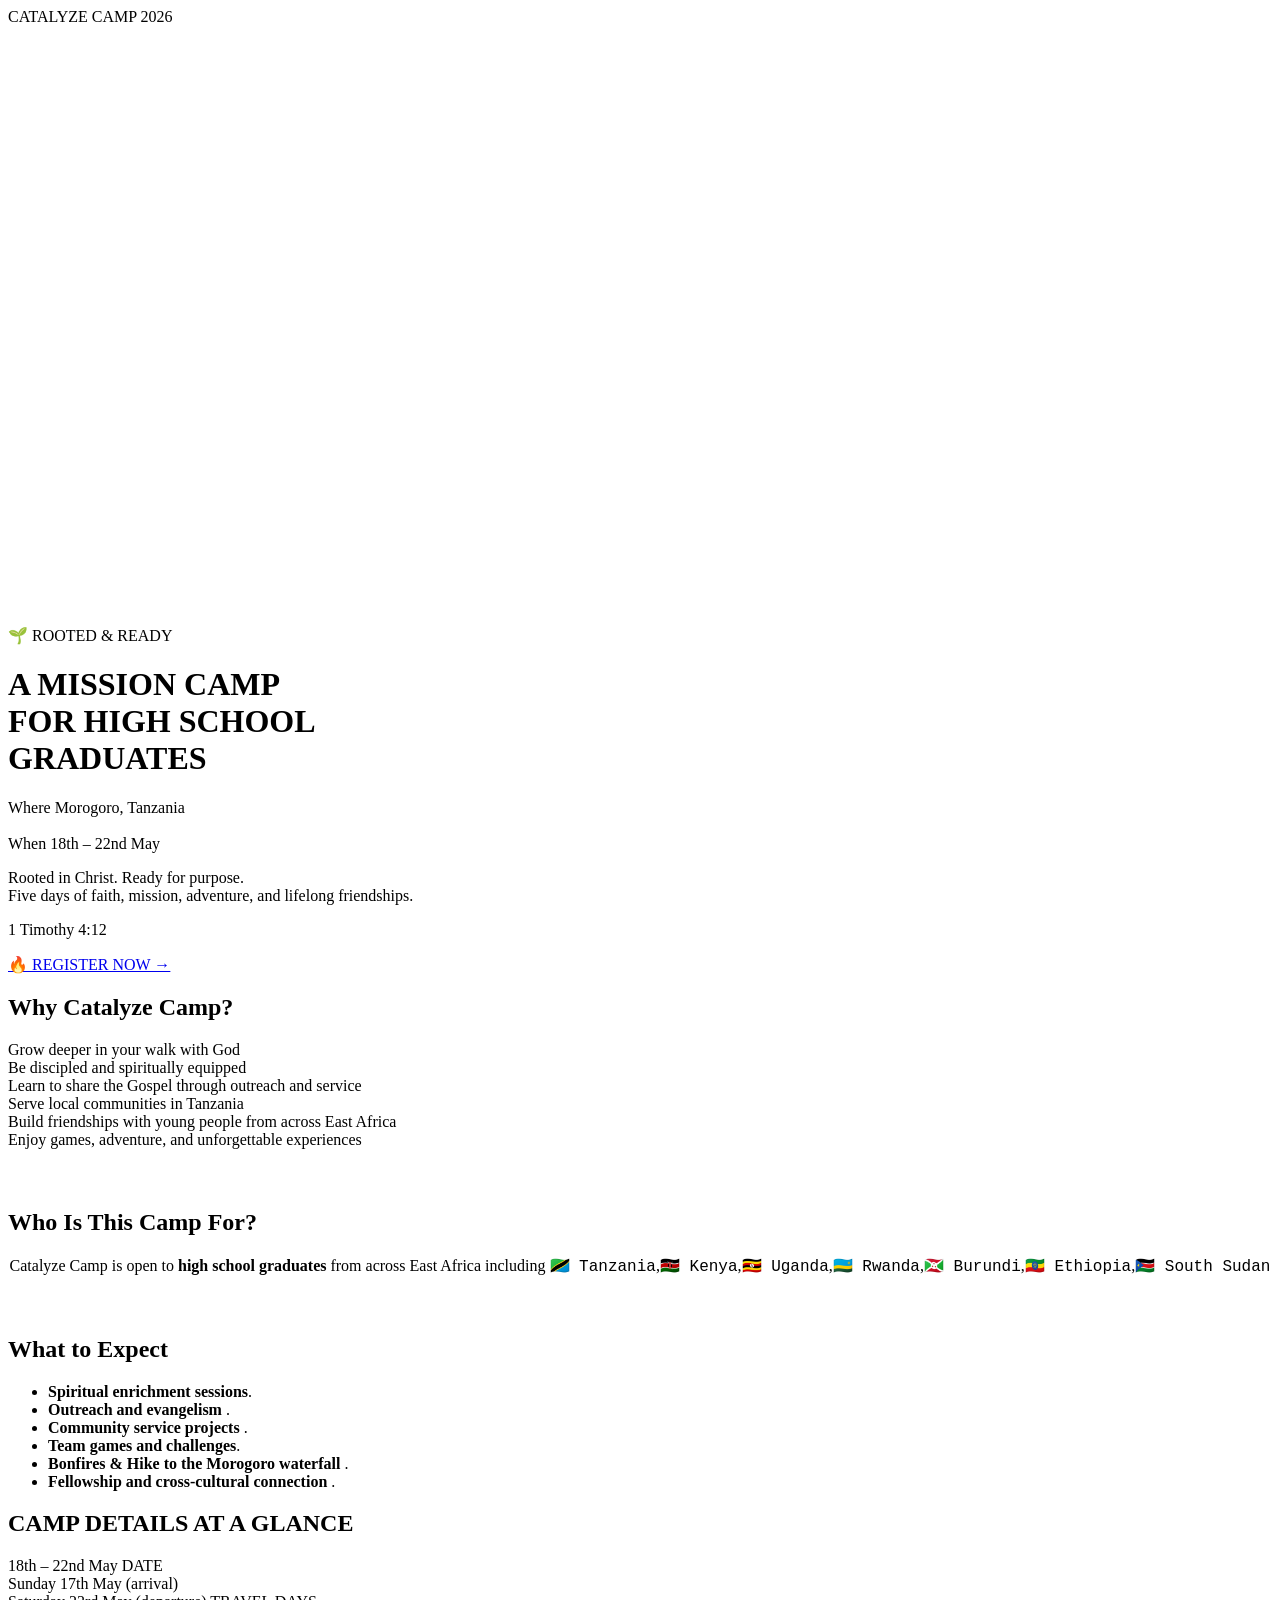
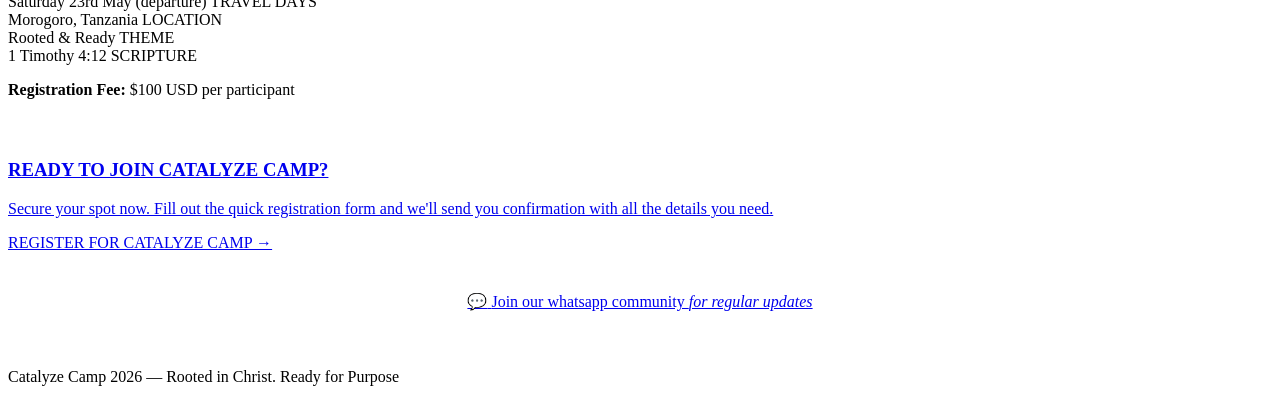
==== index.html @ 5419a5ef "Initial file uploads uploaded index.html file" ====
<html lang="en">

<head>
    <script
        src="https://pagead2.googlesyndication.com/pagead/managed/js/adsense/m202602040101/show_ads_impl_fy2021.js?bust=31096614"></script>
    <script async="" src="https://www.googletagmanager.com/gtag/js?id=G-LHFJD77F8R"></script>
    <script>
        window.dataLayer = window.dataLayer || [];
        function gtag() { dataLayer.push(arguments); }
        gtag('js', new Date());

        gtag('config', 'G-LHFJD77F8R');
    </script>
    <meta charset="UTF-8">
    <meta name="viewport" content="width=device-width, initial-scale=1.0, maximum-scale=5.0, user-scalable=yes">
    <!-- Primary Meta Tags -->
    <title>Catalyze Camp 2026</title>
    <meta name="title" content="Catalyze Camp 2026 - A Mission Camp for High School Graduates in East Africa">
    <meta name="description"
        content="Join Catalyze Camp 2026, a mission camp for high school graduates in East Africa. Experience five days of faith, mission, adventure, and lifelong friendships. Rooted in Christ. Ready for purpose. Register now!">
    <meta name="keywords"
        content="Catalyze Camp 2026, mission camp, high school graduates, East Africa, faith, adventure, lifelong friendships">
    <meta name="author" content="Catalyze Camp Team">
    <meta name="robots" content="index, follow">


    <!-- Local Fonts (GDPR Compliant) -->
    <script async="" src="https://pagead2.googlesyndication.com/pagead/js/adsbygoogle.js?client=ca-pub-2807847929917670"
        crossorigin="anonymous" data-checked-head="true"></script>
    <script type="module" src="/scripts/main.js"></script>
    <link rel="modulepreload" href="/scripts/modulepreload.js">
    <link rel="stylesheet" href="styles/main-DJZRLAR1.css">
    <link rel="stylesheet" href="styles/fonts-CDsjrOn8.css">
    <link rel="stylesheet" href="styles/style-CbsQeH8w.css">
    <link rel="stylesheet" href="styles/insights-CX9Vlv9q.css">

</head>

<body class="has-sidebar">
    <!-- Mobile Header -->
    <header class="main-mobile-header" id="main-mobile-header">
        <span class="mobile-title">CATALYZE CAMP 2026</span>
    </header>

    <!-- Drawer Overlay -->
    <div class="drawer-overlay" id="drawer-overlay"></div>

    <!-- Hero Section (Full Width - Outside sidebar layout) -->
    <canvas id="hero-canvas" width="1920" height="600"></canvas>
    <header class="hero">
        <div class="hero-content">
            <div id="hero-badge" class="hero-badge">🌱 ROOTED & READY</div>
            <h1 id="hero-subtitle" class="hero-subtitle">A MISSION CAMP<br>FOR HIGH SCHOOL<br>GRADUATES</h1>
            <p id="hero-subtitle" class="hero-subtitle">
                Where <span class="inline-stat-box stat-dead" id="total-startups">Morogoro, Tanzania
                </span><br><br>
                When <span class="inline-stat-box stat-burned" id="total-burned">18th – 22nd May</span>
            </p>
            <p id="hero-subtitle" class="hero-subtitle">
                Rooted in Christ. Ready for purpose.<br>
                Five days of faith, mission, adventure, and lifelong friendships.
            </p>
            <p class="hero-tagline">1 Timothy 4:12</p>

            <a href="https://forms.gle/m3E88KumErffcPE37" class="hero-top10-cta">
                <div class="top10-cta-content">
                    <div class="top10-cta-center">
                        <span class="top10-cta-badge">🔥</span>
                        <span class="top10-cta-title">REGISTER NOW →</span>
                    </div>
                </div>
            </a>
    </header>

    <!-- Main Layout Container (Sidebar + Content - BELOW Hero) -->
    <div class="main-layout below-hero">

        <!-- Main Content Area -->
        <div class="main-content-area">

            <!-- Cards Grid -->
            <main class="main-content">
                <div class="container">
                    <section style="margin-bottom: 60px;">
                        <div class="section-header">
                            <h2>Why Catalyze Camp?</h2>
                        </div>
                        <div class="hero-grid">
                            <div  class="hero-item nav-item item-steal">
                                <span class="hero-nav-label">Grow deeper</span>
                                <span class="hero-nav-sub">in your walk with God</span>
                            </div>

                            <div class="hero-item nav-item item-story">
                                <span class="hero-nav-label">Be discipled and spiritually</span>
                                <span class="hero-nav-sub">equipped</span>
                            </div>

                            <div class="hero-item nav-item item-ideas">
                                <span class="hero-nav-label">Learn </span>
                                <span class="hero-nav-sub">to share the Gospel through outreach and service</span>
                            </div>

                            <div class="hero-item nav-item item-roadmap">
                                <span class="hero-nav-label">Serve</span>
                                <span class="hero-nav-sub">local communities in Tanzania</span>
                            </div>
                            <div class="hero-item nav-item item-steal">
                                <span class="hero-nav-label">Build friendships</span>
                                <span class="hero-nav-sub">with young people from across East Africa</span>
                            </div>

                            <div class="hero-item nav-item item-story">
                                <span class="hero-nav-label">Enjoy</span>
                                <span class="hero-nav-sub">games, adventure, and unforgettable experiences</span>
                            </div>
                        </div>
                    </section>

                    <section style="margin-bottom: 60px;">
                        <div class="section-header">
                            <h2>Who Is This Camp For?</h2>
                        </div>

                        <p style="text-align: center;font-size: 16px;">Catalyze Camp is open to <strong>high school
                                graduates</strong> from across East Africa
                            including <code class="tech">🇹🇿 Tanzania</code>,<code class="tech">🇰🇪 Kenya</code>,<code
                                class="tech">🇺🇬 Uganda</code>,<code class="tech">🇷🇼 Rwanda</code>,<code
                                class="tech">🇧🇮 Burundi</code>,<code class="tech">🇪🇹 Ethiopia</code>,<code
                                class="tech">🇸🇸 South Sudan</code>
                        </p>
                    </section>

                    <section class="insights-section">
                        <div class="section-header">
                            <h2>What to Expect</h2>
                        </div>
                        <div class="section-content">
                            <ul class="learning-list">
                                <li><strong>Spiritual enrichment sessions</strong>.</li>
                                <li><strong>Outreach and evangelism
                                    </strong>.</li>
                                <li><strong>Community service projects
                                    </strong>.</li>
                                <li><strong>Team games and challenges</strong>.</li>
                                <li><strong>Bonfires & Hike to the Morogoro waterfall
                                    </strong>.</li>
                                <li><strong>Fellowship and cross-cultural connection
                                    </strong>.</li>
                            </ul>
                        </div>
                    </section>
                    <section style="margin-bottom: 60px;">
                        <h2 class="section-header">CAMP DETAILS AT A GLANCE</h2>
                        <div class="fw-stats-bar-one" id="fw-stats-bar-one" style="margin-top: 5px;">
                            <div class="fw-stats-item">
                                <span class="fw-stats-number" id="fw-stat-total">18th – 22nd May
                                </span>
                                <span class="fw-stats-label">DATE</span>
                            </div>
                            <div class="fw-stats-item">
                                <span class="fw-stats-number" id="fw-stat-burned">Sunday 17th May (arrival)<br>Saturday
                                    23rd May (departure)
                                </span>
                                <span class="fw-stats-label">TRAVEL DAYS</span>
                            </div>
                        </div>
                        <div class="fw-stats-bar-two" id="fw-stats-bar-two">
                            <div class="fw-stats-item">
                                <span class="fw-stats-number">Morogoro, Tanzania</span>
                                <span class="fw-stats-label">LOCATION</span>
                            </div>
                            <div class="fw-stats-item">
                                <span class="fw-stats-number" id="fw-stat-lifespan">Rooted & Ready</span>
                                <span class="fw-stats-label">THEME</span>
                            </div>
                            <div class="fw-stats-item">
                                <span class="fw-stats-number" id="fw-stat-lifespan">1 Timothy 4:12</span>
                                <span class="fw-stats-label">SCRIPTURE</span>
                            </div>
                        </div>

                        <div class="final-takeaway">
                            <p><strong>Registration Fee:</strong> $100 USD per participant</p>
                        </div>
                    </section>
                    <section class="container fw-cta-banner">
                        <a href="https://forms.gle/m3E88KumErffcPE37" class="fw-cta-banner-link" target="_blank"
                            rel="noopener">
                            <div class="fw-cta-banner-inner">
                                <div class="fw-cta-banner-text">
                                    <h3 class="fw-cta-banner-title">READY TO JOIN CATALYZE CAMP?</h3>
                                    <p class="fw-cta-banner-sub">Secure your spot now. Fill out the quick registration
                                        form and we'll send you confirmation with all the details you need.</p>
                                    <span class="fw-cta-banner-btn">REGISTER FOR CATALYZE CAMP →</span>
                                </div>
                            </div>
                        </a>
                    </section>

                    <div style="display: flex; justify-content: center; margin: 40px 0; padding: 0 8px; width: 100%; box-sizing: border-box;">
                        <a class="floating-bucket" id="open-request-bucket"
                            href="https://chat.whatsapp.com/GlWRgQMB7aDB2TQC6tsgwM" target="_blank" rel="noopener">
                            <span class="bucket-icon">💬</span>
                            <span class="bucket-text">Join our whatsapp community <i>for regular updates</i></span>
                        </a>
                    </div>
                    <div id="scroll-sentinel" style="height: 1px;"></div>
                </div>
            </main>

            <footer class="container feedback-footer">
                <p>Catalyze Camp 2026 — Rooted in Christ. Ready for Purpose</p>
            </footer>

        </div> <!-- /.main-content-area -->
    </div> <!-- /.main-layout -->

</body>

</html>
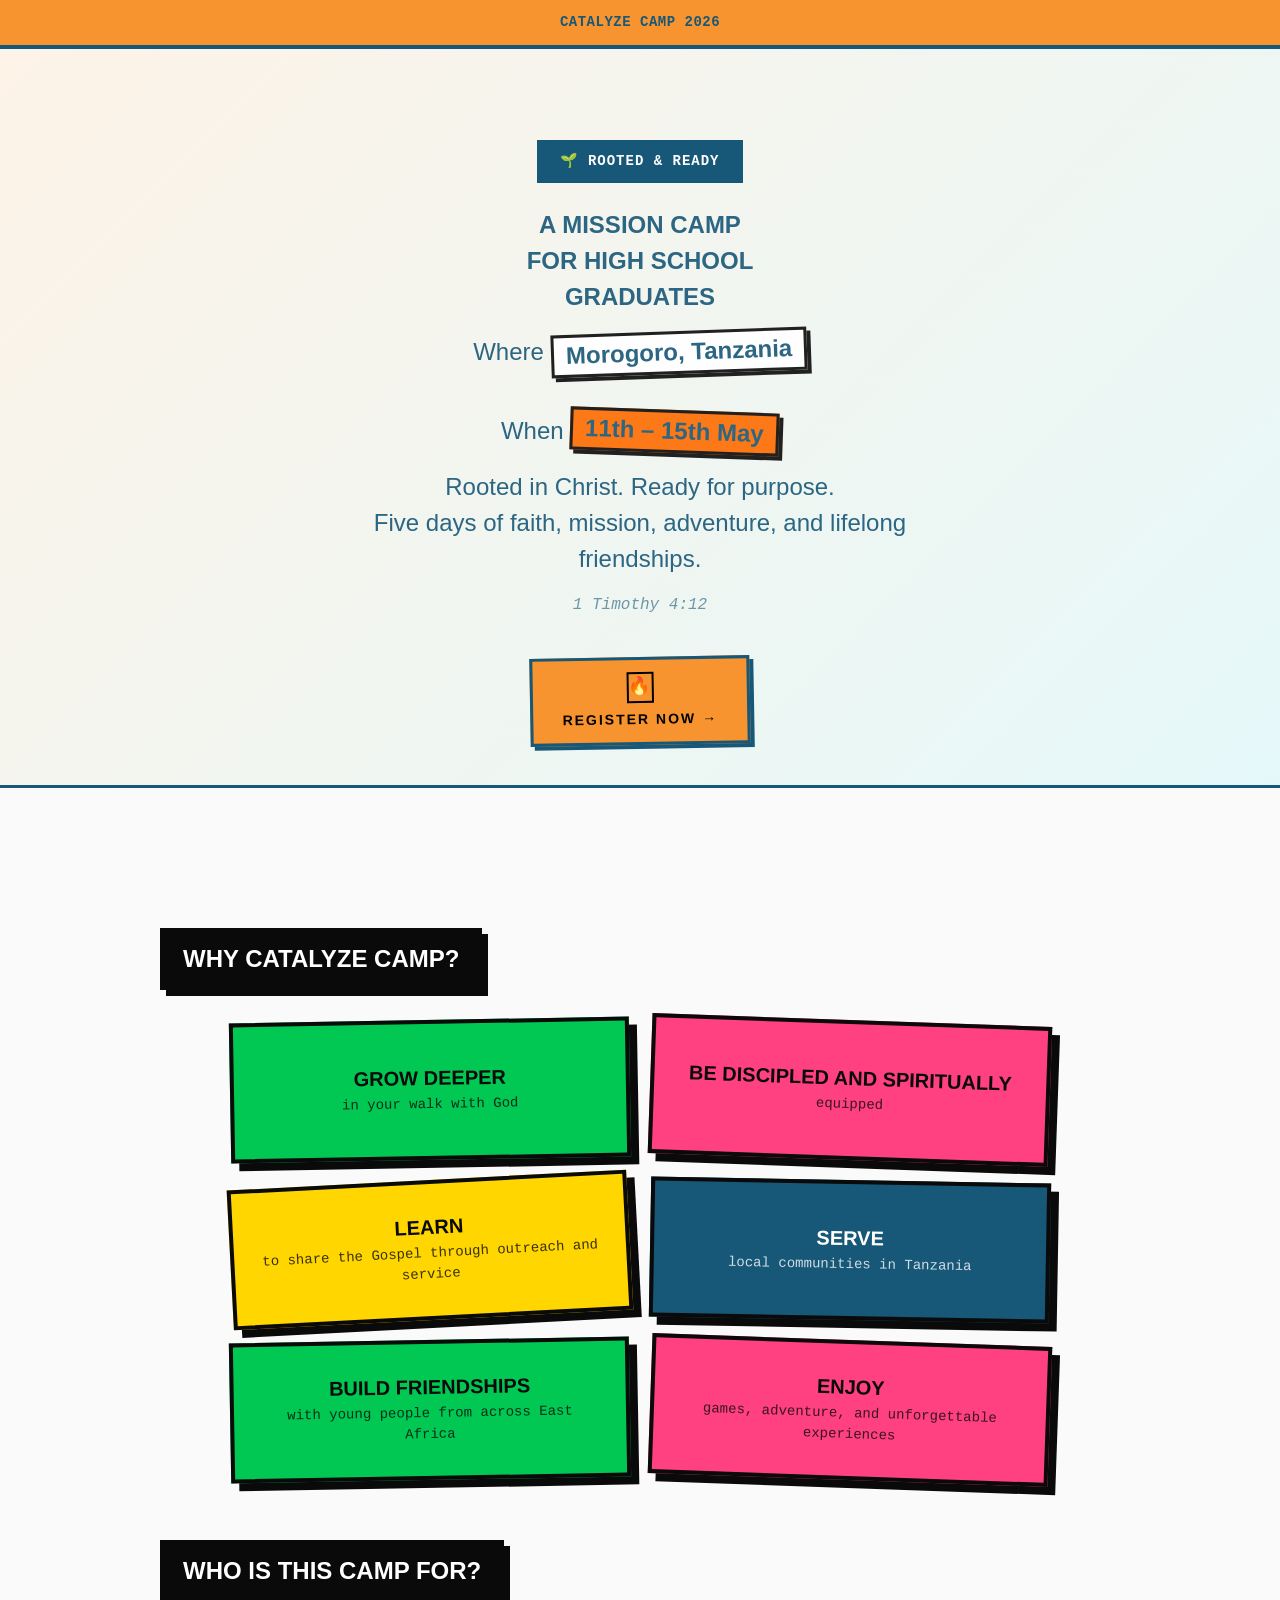
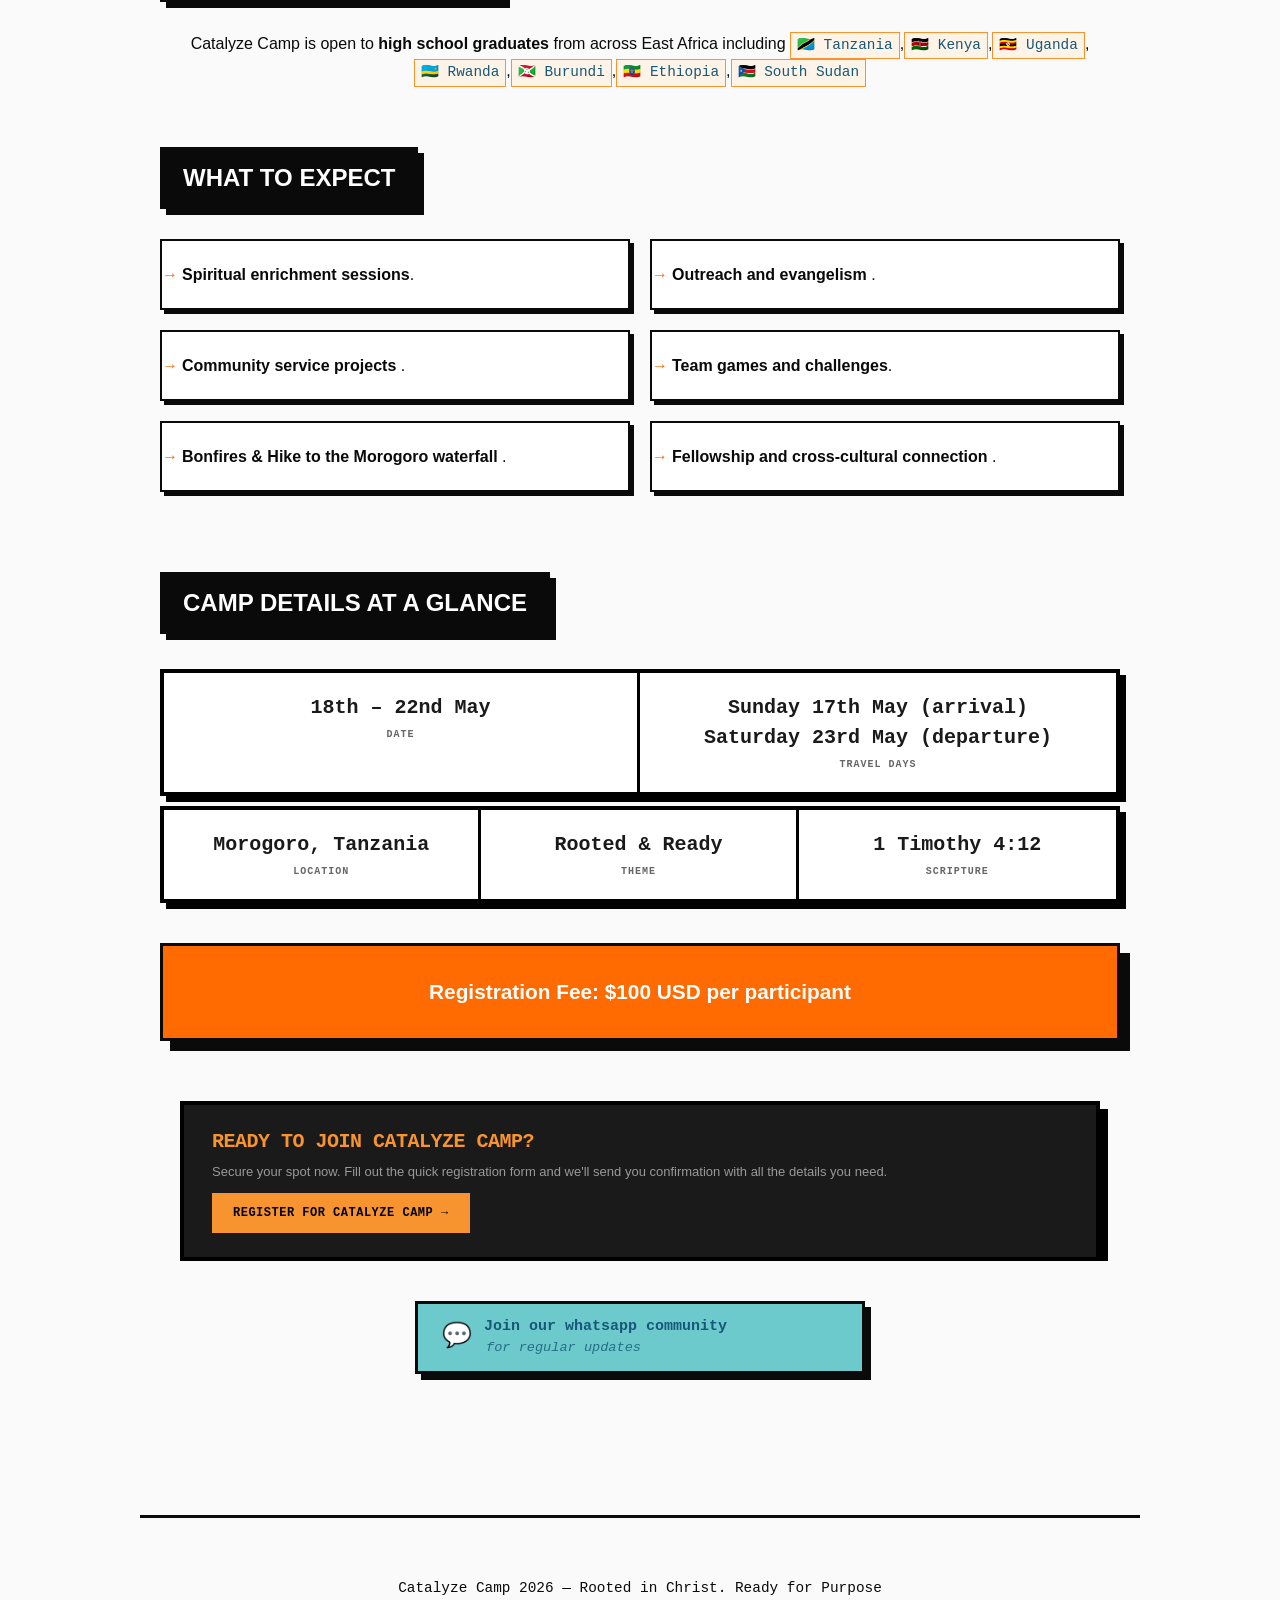
==== commit 730f73ad: "corrected event date" ====
--- a/index.html
+++ b/index.html
@@ -54,7 +54,7 @@
             <p id="hero-subtitle" class="hero-subtitle">
                 Where <span class="inline-stat-box stat-dead" id="total-startups">Morogoro, Tanzania
                 </span><br><br>
-                When <span class="inline-stat-box stat-burned" id="total-burned">18th – 22nd May</span>
+                When <span class="inline-stat-box stat-burned" id="total-burned">11th – 15th May</span>
             </p>
             <p id="hero-subtitle" class="hero-subtitle">
                 Rooted in Christ. Ready for purpose.<br>
--- a/styles/main-DJZRLAR1.css
+++ b/styles/main-DJZRLAR1.css
@@ -0,0 +1,493 @@
+.startup-card-v2 {
+  background:#fff;
+  border:4px solid #000;
+  box-shadow:8px 8px #000;
+  cursor:pointer;
+  transition:transform .2s,box-shadow .2s;
+  display:flex;
+  flex-direction:column;
+  overflow:hidden;
+  position:relative
+}
+.startup-card-v2:hover {
+  transform:translate(-2px,-2px);
+  box-shadow:10px 10px #000
+}
+.card-v2-header {
+  background:#f59e0b;
+  padding:12px 16px;
+  display:flex;
+  justify-content:space-between;
+  align-items:center;
+  border-bottom:3px solid #000
+}
+.card-v2-header-left {
+  display:flex;
+  align-items:center;
+  gap:8px
+}
+.card-v2-icon {
+  width:24px;
+  height:24px;
+  color:#000
+}
+.card-v2-product-type {
+  font-family:Space Grotesk,monospace;
+  font-size:14px;
+  font-weight:700;
+  color:#000;
+  letter-spacing:.5px
+}
+.card-v2-bookmark {
+  display:none
+}
+.card-v2-views {
+  display:flex;
+  align-items:center;
+  gap:6px;
+  background:#ffffff80;
+  padding:4px 8px;
+  border:2px solid #000;
+  border-radius:4px
+}
+.card-v2-views-icon {
+  width:20px;
+  height:20px;
+  object-fit:contain
+}
+.card-v2-views-count {
+  font-family:Space Grotesk,monospace;
+  font-size:14px;
+  font-weight:700;
+  color:#000
+}
+.card-v2-title-section {
+  background:#f5f5f0;
+  padding:16px 20px 12px;
+  border-bottom:3px solid #000;
+  position:relative
+}
+.card-v2-name {
+  font-family:Space Grotesk,monospace;
+  font-size:24px;
+  font-weight:900;
+  color:#000;
+  margin:0 0 6px;
+  line-height:1.1;
+  max-width:calc(100% - 120px);
+  overflow:hidden;
+  text-overflow:ellipsis;
+  white-space:nowrap
+}
+.card-v2-country {
+  font-family:Space Grotesk,monospace;
+  font-size:13px;
+  font-weight:600;
+  color:#000;
+  display:block;
+  margin-bottom:0
+}
+.card-v2-funding-badge {
+  position:absolute;
+  top:16px;
+  right:20px;
+  background:#b91c1c;
+  color:#fff;
+  font-family:Space Grotesk,monospace;
+  font-size:18px;
+  font-weight:900;
+  padding:8px 16px;
+  border:3px solid #000;
+  transform:rotate(3deg);
+  box-shadow:4px 4px #000;
+  display:flex;
+  align-items:center;
+  gap:6px
+}
+.card-v2-fire-icon {
+  font-size:18px;
+  line-height:1
+}
+.card-v2-content-section {
+  background:#fff;
+  padding:16px 20px;
+  border-bottom:3px solid #000;
+  flex-shrink:0;
+  flex-grow:1
+}
+.card-v2-section-title {
+  font-family:Space Grotesk,monospace;
+  font-size:12px;
+  font-weight:700;
+  color:#b91c1c;
+  margin:0 0 8px;
+  letter-spacing:.5px
+}
+.card-v2-section-title:not(:first-child) {
+  margin-top:16px
+}
+.card-v2-section-text {
+  font-family:Space Grotesk,sans-serif;
+  font-size:14px;
+  line-height:1.5;
+  color:#000;
+  margin:0
+}
+.card-v2-dotted-divider {
+  border-top:2px dashed #D1D5DB;
+  margin:12px 0
+}
+.card-v2-metrics-section {
+  background:#f5f5f0;
+  padding:16px 20px;
+  border-bottom:3px solid #000;
+  display:flex;
+  justify-content:space-between;
+  align-items:center;
+  gap:16px;
+  flex-wrap:wrap
+}
+.card-v2-year-badges {
+  display:flex;
+  gap:12px;
+  flex-wrap:wrap
+}
+.card-v2-year-badge {
+  background:#f59e0b;
+  border:2px solid #000;
+  padding:8px 12px;
+  display:flex;
+  align-items:center;
+  gap:4px;
+  min-width:100px
+}
+.card-v2-year-icon {
+  width:18px;
+  height:18px;
+  color:#000
+}
+.card-v2-year-label {
+  font-family:Space Grotesk,monospace;
+  font-size:11px;
+  font-weight:600;
+  color:#000;
+  text-transform:capitalize
+}
+.card-v2-year-value {
+  font-family:Space Grotesk,monospace;
+  font-size:16px;
+  font-weight:900;
+  color:#000;
+  margin-left:auto
+}
+.card-v2-total-potential {
+  font-family:Space Grotesk,monospace;
+  font-size:12px;
+  font-weight:700;
+  color:#000;
+  background:#fff;
+  padding:8px 12px;
+  border:2px solid #000;
+  white-space:nowrap
+}
+.card-v2-bars-section {
+  background:#fff;
+  padding:12px 20px;
+  border-bottom:3px solid #000;
+  display:flex;
+  flex-direction:column;
+  gap:8px
+}
+.card-v2-bar-group {
+  display:flex;
+  justify-content:space-between;
+  align-items:center;
+  gap:12px
+}
+.card-v2-bar-label {
+  font-family:Space Grotesk,monospace;
+  font-size:11px;
+  font-weight:600;
+  color:#000;
+  min-width:100px
+}
+.card-v2-bar-blocks {
+  display:flex;
+  gap:4px;
+  flex:1;
+  max-width:200px
+}
+.card-v2-bar-block {
+  flex:1;
+  height:20px;
+  border:2px solid #000;
+  transition:background-color .2s
+}
+.card-v2-bar-block.empty {
+  background:#f3f4f6
+}
+.card-v2-bar-block.filled.high {
+  background:#065f46
+}
+.card-v2-bar-block.filled.medium {
+  background:#f59e0b
+}
+.card-v2-bar-block.filled.low {
+  background:#b91c1c
+}
+.card-v2-footer {
+  background:#7f1d1d;
+  padding:12px 20px;
+  display:flex;
+  align-items:center;
+  gap:12px
+}
+.card-v2-footer-icon {
+  width:20px;
+  height:20px;
+  color:#fff
+}
+.card-v2-footer-text {
+  font-family:Space Grotesk,monospace;
+  font-size:13px;
+  font-weight:700;
+  color:#fff;
+  letter-spacing:.5px
+}
+
+.fw-stat-highlight {
+  color:gold;
+  font-weight:700;
+  font-family:Space Mono,monospace
+}
+.fw-stats-bar-one {
+  display:grid;
+  grid-template-columns:repeat(2,1fr);
+  gap:0;
+  border:4px solid #000;
+  background:#fff;
+  margin:-30px auto 40px;
+  position:relative;
+  z-index:1;
+  box-shadow:6px 6px #000
+}
+.fw-stats-bar-two {
+  display:grid;
+  grid-template-columns:repeat(3,1fr);
+  gap:0;
+  border:4px solid #000;
+  background:#fff;
+  margin:-30px auto 40px;
+  position:relative;
+  z-index:1;
+  box-shadow:6px 6px #000
+}
+.fw-stats-item {
+  text-align:center;
+  padding:20px 12px;
+  border-right:3px solid #000
+}
+.fw-stats-item:last-child {
+  border-right:none
+}
+.fw-stats-number {
+  display:block;
+  font-family:Space Mono,monospace;
+  font-size:clamp(8px,4vw,20px);
+  font-weight:700;
+  color:#1a1a1a
+}
+.fw-stats-label {
+  display:block;
+  font-family:Space Mono,monospace;
+  font-size:10px;
+  font-weight:700;
+  letter-spacing:1px;
+  color:#666;
+  margin-top:4px
+}
+
+.fw-cta-banner {
+  margin-bottom:16px;
+  padding:0
+}
+.fw-cta-banner-link {
+  text-decoration:none;
+  color:#1a1a1a;
+  display:block
+}
+.fw-cta-banner-inner {
+  display:flex;
+  align-items:center;
+  gap:24px;
+  background:#1a1a1a;
+  border:4px solid #000;
+  box-shadow:8px 8px #000;
+  padding:24px 28px;
+  transition:transform .15s,box-shadow .15s
+}
+.fw-cta-banner-link:hover .fw-cta-banner-inner {
+  transform:translate(-3px,-3px);
+  box-shadow:11px 11px #000
+}
+.fw-cta-banner-previews {
+  display:flex;
+  gap:12px;
+  flex-shrink:0
+}
+.fw-cta-preview {
+  width:120px;
+  background:#2a2a2a;
+  border:2px solid #444;
+  padding:8px;
+  border-radius:0
+}
+.fw-cta-preview-label {
+  font-family:Space Mono,monospace;
+  font-size:8px;
+  font-weight:700;
+  color:#888;
+  letter-spacing:.5px;
+  margin-bottom:6px;
+  text-transform:uppercase
+}
+.fw-cta-mini-grid {
+  display:grid;
+  grid-template-columns:repeat(5,1fr);
+  gap:2px
+}
+.fw-mini-cell {
+  aspect-ratio:1;
+  border-radius:0
+}
+.fw-mc-0 {
+  background:#444
+}
+.fw-mc-1 {
+  background:#ffe0b2
+}
+.fw-mc-2 {
+  background:#ffb74d
+}
+.fw-mc-3 {
+  background:#ff9800
+}
+.fw-mc-4 {
+  background:#f44336
+}
+.fw-cta-mini-bars {
+  display:flex;
+  flex-direction:column;
+  gap:3px
+}
+.fw-mini-bar {
+  height:6px;
+  background:#444;
+  width:100%
+}
+.fw-mini-bar-fill {
+  height:100%;
+  transition:width .3s
+}
+.fw-cta-banner-text {
+  flex:1;
+  min-width:0
+}
+.fw-cta-banner-title {
+  font-family:Space Mono,monospace;
+  font-size:clamp(14px,2.2vw,20px);
+  font-weight:700;
+  color:#f79430;
+  line-height:1.3;
+  letter-spacing:-.5px;
+  margin-bottom:8px
+}
+.fw-cta-banner-sub {
+  font-size:13px;
+  color:#999;
+  margin-bottom:12px;
+  line-height:1.4
+}
+.fw-cta-banner-btn {
+  display:inline-block;
+  font-family:Space Mono,monospace;
+  font-size:12px;
+  font-weight:700;
+  color:#000;
+  background:#f79430;
+  padding:8px 18px;
+  border:3px solid #f79430;
+  letter-spacing:.5px;
+  transition:background .15s
+}
+.fw-cta-banner-link:hover .fw-cta-banner-btn {
+  background:#fff;
+  border-color:#fff
+}
+@media(max-width:768px) {
+  .fw-cta-banner {
+    margin:0 24px 12px
+  }
+  .fw-cta-banner-inner {
+    flex-direction:column;
+    text-align:center;
+    padding:20px;
+    gap:16px
+  }
+  .fw-cta-banner-previews {
+    justify-content:center
+  }
+  .fw-cta-preview {
+    width:100px
+  }
+  .fw-cta-banner-title {
+    font-size:15px
+  }
+  .fw-cta-banner-title br {
+    display:none
+  }
+}
+@media(max-width:480px) {
+  .fw-cta-banner {
+    margin:0 24px 12px
+  }
+  .fw-cta-preview {
+    width:80px
+  }
+}
+
+@media(max-width:640px) {
+  .card-v2-name {
+    font-size:22px
+  }
+  .card-v2-funding-badge {
+    font-size:14px;
+    padding:6px 12px;
+    top:16px;
+    right:16px
+  }
+  .card-v2-fire-icon {
+    font-size:14px
+  }
+  .card-v2-section-text {
+    font-size:13px
+  }
+  .card-v2-metrics-section {
+    flex-direction:column;
+    align-items:stretch
+  }
+  .card-v2-total-potential {
+    text-align:center;
+    width:100%
+  }
+  .card-v2-bar-label {
+    min-width:100px;
+    font-size:11px
+  }
+  .card-v2-bar-blocks {
+    max-width:150px
+  }
+  .card-v2-bar-block {
+    height:20px
+  }
+}
--- a/styles/fonts-CDsjrOn8.css
+++ b/styles/fonts-CDsjrOn8.css
@@ -0,0 +1,119 @@
+@font-face {
+    font-family: Space Grotesk;
+    font-style: normal;
+    font-weight: 300;
+    font-display: swap;
+    src: url(/assets/SpaceGrotesk-Light-DiSf0yqz.woff2) format("woff2")
+}
+
+@font-face {
+    font-family: Space Grotesk;
+    font-style: normal;
+    font-weight: 400;
+    font-display: swap;
+    src: url(/assets/SpaceGrotesk-Regular-CJ-V5oYT.woff2) format("woff2")
+}
+
+@font-face {
+    font-family: Space Grotesk;
+    font-style: normal;
+    font-weight: 500;
+    font-display: swap;
+    src: url(/assets/SpaceGrotesk-Medium-lFbtlQH6.woff2) format("woff2")
+}
+
+@font-face {
+    font-family: Space Grotesk;
+    font-style: normal;
+    font-weight: 600;
+    font-display: swap;
+    src: url(/assets/SpaceGrotesk-SemiBold-DjKNqYRj.woff2) format("woff2")
+}
+
+@font-face {
+    font-family: Space Grotesk;
+    font-style: normal;
+    font-weight: 700;
+    font-display: swap;
+    src: url(/assets/SpaceGrotesk-Bold-RjhwGPKo.woff2) format("woff2")
+}
+
+@font-face {
+    font-family: Space Grotesk;
+    font-style: normal;
+    font-weight: 800;
+    font-display: swap;
+    src: url(/assets/SpaceGrotesk-Bold-RjhwGPKo.woff2) format("woff2")
+}
+
+@font-face {
+    font-family: Space Mono;
+    font-style: normal;
+    font-weight: 400;
+    font-display: swap;
+    src: url(/assets/SpaceMono-Regular-Rg4St2Dn.woff2) format("woff2")
+}
+
+@font-face {
+    font-family: Space Mono;
+    font-style: italic;
+    font-weight: 400;
+    font-display: swap;
+    src: url(/assets/SpaceMono-Italic-YylcN9Ay.woff2) format("woff2")
+}
+
+@font-face {
+    font-family: Space Mono;
+    font-style: normal;
+    font-weight: 700;
+    font-display: swap;
+    src: url(/assets/SpaceMono-Bold-mWgeinG7.woff2) format("woff2")
+}
+
+@font-face {
+    font-family: Space Mono;
+    font-style: italic;
+    font-weight: 700;
+    font-display: swap;
+    src: url(/assets/SpaceMono-BoldItalic-vNvENeTh.woff2) format("woff2")
+}
+
+@font-face {
+    font-family: Inter;
+    font-style: normal;
+    font-weight: 400;
+    font-display: swap;
+    src: url(/assets/Inter-Regular-C38fXH4l.woff2) format("woff2")
+}
+
+@font-face {
+    font-family: Inter;
+    font-style: normal;
+    font-weight: 700;
+    font-display: swap;
+    src: url(/assets/Inter-Bold-Yt3aPRUw.woff2) format("woff2")
+}
+
+@font-face {
+    font-family: Inter;
+    font-style: normal;
+    font-weight: 900;
+    font-display: swap;
+    src: url(/assets/Inter-Black-D4nM5aha.woff2) format("woff2")
+}
+
+@font-face {
+    font-family: JetBrains Mono;
+    font-style: normal;
+    font-weight: 400;
+    font-display: swap;
+    src: url(/assets/JetBrainsMono-Regular-V6pRDFza.woff2) format("woff2")
+}
+
+@font-face {
+    font-family: JetBrains Mono;
+    font-style: normal;
+    font-weight: 700;
+    font-display: swap;
+    src: url(/assets/JetBrainsMono-Bold-BYuf6tUa.woff2) format("woff2")
+}
--- a/styles/style-CbsQeH8w.css
+++ b/styles/style-CbsQeH8w.css
@@ -0,0 +1,4202 @@
+:root {
+  --color-bg: #FAFAFA;
+  --color-white: #FFFFFF;
+  --color-black: #0A0A0A;
+  --color-gray: #666666;
+  --color-gray-light: #E5E5E5;
+  
+  /* Brand Colors */
+  --brand-orange: #f79430;
+  --brand-orange-light: #fef3e7;
+  --brand-orange-dark: #d67a1f;
+  --brand-blue: #175778;
+  --brand-blue-light: #e8f2f6;
+  --brand-blue-dark: #0f3d52;
+  --brand-cyan: #6ccacd;
+  --brand-cyan-light: #e5f8f9;
+  --brand-cyan-dark: #4ba5a7;
+  
+  /* Functional Colors */
+  --color-primary: #f79430;
+  --color-secondary: #175778;
+  --color-accent: #6ccacd;
+  --color-orange: #f79430;
+  --color-orange-light: #fef3e7;
+  --color-green: #00C853;
+  --color-green-light: #E5FFF0;
+  --color-blue: #175778;
+  --color-blue-light: #e8f2f6;
+  --color-pink: #FF4081;
+  --color-pink-light: #FFE5EF;
+  --color-yellow: #fdb44b;
+  --color-purple: #7C4DFF;
+  
+  /* Brutalist Theme with Brand Colors */
+  --brutalist-mustard: #f79430;
+  --brutalist-cream: #FDFBF7;
+  --brutalist-red: #B91C1C;
+  --brutalist-orange: #d67a1f;
+  --brutalist-dark-grey: #175778;
+  --brutalist-border: 3px solid #175778;
+  
+  --font-main: "Space Grotesk", -apple-system, BlinkMacSystemFont, sans-serif;
+  --font-mono: "Space Mono", monospace;
+  --border-width: 3px;
+  --shadow-offset: 4px;
+  --radius: 0px;
+  --shadow: var(--shadow-offset) var(--shadow-offset) 0 var(--color-black);
+  --shadow-hover: 2px 2px 0 var(--color-black);
+  --shadow-active: 0px 0px 0 var(--color-black)
+}
+*,
+*:before,
+*:after {
+  box-sizing:border-box;
+  margin:0;
+  padding:0
+}
+html {
+  scroll-behavior:smooth;
+  overflow-x:hidden;
+  width:100%
+}
+body {
+  font-family:var(--font-main);
+  background:var(--color-bg);
+  color:var(--color-black);
+  line-height:1.5;
+  min-height:100vh;
+  overflow-x:hidden;
+  width:100%
+}
+body.modal-open {
+  overflow:hidden
+}
+.container {
+  max-width:1400px;
+  margin:0 auto;
+  padding:0 24px;
+  width:100%;
+  overflow-x:hidden;
+  box-sizing:border-box
+}
+.hero {
+  background:linear-gradient(135deg, var(--brand-orange-light) 0%, var(--brand-cyan-light) 100%);
+  color:var(--brand-blue);
+  padding:140px 24px 40px;
+  text-align:center;
+  border-bottom:var(--border-width) solid var(--brand-blue);
+  position:relative;
+  overflow:hidden
+}
+.hero:before {
+  content:"";
+  position:absolute;
+  inset:0;
+  background:repeating-linear-gradient(0deg,transparent,transparent 50px,rgba(255,255,255,.03) 50px,rgba(255,255,255,.03) 51px);
+  pointer-events:none
+}
+.hero-content {
+  position:relative;
+  z-index:1
+}
+.hero-badge {
+  display:inline-block;
+  background:var(--brand-blue);
+  color:var(--color-white);
+  padding:8px 20px;
+  font-weight:700;
+  font-size:14px;
+  letter-spacing:1px;
+  border:var(--border-width) solid var(--brand-blue);
+  margin-bottom:24px;
+  font-family:var(--font-mono)
+}
+.hero-title {
+  font-size:clamp(48px,10vw,90px);
+  font-weight:700;
+  letter-spacing:-2px;
+  line-height:.95;
+  margin-bottom:24px;
+  text-transform:uppercase
+}
+.card-header {
+  margin-bottom:12px
+}
+.card-header-top {
+  display:flex;
+  justify-content:space-between;
+  align-items:flex-start;
+  gap:8px;
+  margin-bottom:4px
+}
+.card-name {
+  font-size:20px;
+  font-weight:700;
+  line-height:1.1;
+  text-transform:uppercase;
+  word-break:break-word;
+  flex:1
+}
+.share-btn-card {
+  background:transparent;
+  border:none;
+  width:24px;
+  height:24px;
+  padding:0;
+  cursor:pointer;
+  opacity:.4;
+  transition:opacity .2s ease,transform .2s ease;
+  flex-shrink:0;
+  color:var(--color-black)
+}
+.share-btn-card:hover {
+  opacity:1;
+  transform:scale(1.1)
+}
+.share-btn-card.copied {
+  color:var(--color-green);
+  opacity:1
+}
+.card-year {
+  font-family:var(--font-mono);
+  font-size:14px;
+  opacity:.7
+}
+.hero-subtitle {
+  font-size:clamp(18px,3vw,24px);
+  max-width:600px;
+  margin:0 auto 16px;
+  opacity:.9
+}
+.hero-tagline {
+  font-family:var(--font-mono);
+  font-size:16px;
+  opacity:.6;
+  font-style:italic;
+  margin-bottom:24px
+}
+.hero-grid {
+  display:grid;
+  grid-template-columns:repeat(2,1fr);
+  gap:20px;
+  max-width:900px;
+  margin:0 auto;
+  position:relative;
+  z-index:10;
+  padding:0 40px
+}
+.hero-item {
+  background:var(--color-white);
+  border:4px solid var(--color-black);
+  padding:24px;
+  box-shadow:8px 8px 0 var(--color-black);
+  transition:transform .2s ease,box-shadow .2s ease;
+  min-height:140px;
+  display:flex;
+  flex-direction:column;
+  justify-content:center;
+  align-items:center;
+  text-align:center;
+  position:relative;
+  text-decoration:none;
+  color:var(--color-black)
+}
+.hero-item:hover {
+  transform:translate(-4px,-4px) rotate(0)!important;
+  box-shadow:12px 12px 0 var(--color-black)
+}
+.hero-item:active {
+  transform:translate(2px,2px) rotate(0)!important;
+  box-shadow:4px 4px 0 var(--color-black)
+}
+.item-dead {
+  background:var(--color-white);
+  transform:rotate(-2deg)
+}
+.item-burned {
+  background:var(--color-orange);
+  transform:rotate(1deg)
+}
+.item-steal {
+  background:var(--color-green);
+  transform:rotate(-1deg)
+}
+.item-story {
+  background:var(--color-pink);
+  transform:rotate(2deg)
+}
+.item-ideas {
+  background:var(--color-yellow);
+  transform:rotate(-3deg)
+}
+.item-roadmap {
+  background:var(--color-blue);
+  color:var(--color-white);
+  transform:rotate(1deg)
+}
+.hero-stat-label {
+  font-family:var(--font-mono);
+  font-size:14px;
+  font-weight:700;
+  text-transform:uppercase;
+  margin-bottom:8px;
+  letter-spacing:1px
+}
+.hero-stat-number {
+  font-size:36px;
+  font-weight:700;
+  line-height:1;
+  font-family:var(--font-main)
+}
+.hero-nav-label {
+  font-family:var(--font-main);
+  font-weight:800;
+  font-size:20px;
+  text-transform:uppercase;
+  line-height:1.2
+}
+.hero-nav-sub {
+  font-family:var(--font-mono);
+  font-size:14px;
+  margin-top:4px;
+  opacity:.8
+}
+.hero-cta-text {
+  font-family:var(--font-mono);
+  font-size:12px;
+  font-weight:700;
+  text-transform:uppercase;
+  margin-top:12px;
+  border-bottom:2px solid var(--color-black)
+}
+.hero-box,
+.stat-box,
+.nav-box,
+.hero-nav-link {
+  display:none
+}
+.stat-label {
+  font-family:var(--font-mono);
+  font-size:12px;
+  font-weight:700;
+  margin-bottom:8px;
+  text-transform:uppercase;
+  letter-spacing:1px
+}
+.stat-number {
+  font-size:32px;
+  font-weight:700;
+  line-height:1.1;
+  color:var(--color-black)
+}
+.nav-box {
+  cursor:pointer;
+  text-decoration:none;
+  color:var(--color-black)
+}
+.hero-nav-link {
+  text-decoration:none;
+  color:inherit;
+  width:100%
+}
+.nav-label-wrapper {
+  display:flex;
+  flex-direction:column;
+  gap:4px
+}
+.nav-label-top {
+  font-weight:700;
+  font-size:18px;
+  text-transform:uppercase
+}
+.nav-label-bottom {
+  font-family:var(--font-mono);
+  font-size:12px;
+  opacity:.7
+}
+.nav-arrow {
+  position:absolute;
+  top:-40px;
+  right:-20px;
+  pointer-events:none;
+  z-index:20;
+  display:none
+}
+.hero-nav {
+  display:none
+}
+.highlight-orange {
+  color:var(--color-orange)
+}
+.highlight-green {
+  color:var(--color-black)
+}
+.highlight-pink {
+  color:var(--color-pink)
+}
+.highlight-blue {
+  color:var(--color-blue)
+}
+.inline-stat-box {
+  display:inline-block;
+  background:var(--color-white);
+  border:3px solid var(--color-black);
+  padding:4px 12px;
+  font-weight:700;
+  font-family:var(--font-main);
+  box-shadow:4px 4px 0 var(--color-black);
+  transform:rotate(-2deg);
+  transition:transform .2s ease,box-shadow .2s ease;
+  line-height:1.2
+}
+.inline-stat-box:hover {
+  transform:rotate(0) translate(-2px,-2px);
+  box-shadow:6px 6px 0 var(--color-black)
+}
+.inline-stat-box.stat-dead {
+  background:var(--color-white);
+  transform:rotate(-2deg)
+}
+.inline-stat-box.stat-burned {
+  background:var(--color-orange);
+  transform:rotate(2deg)
+}
+@media(max-width:768px) {
+  .inline-stat-box {
+    padding:3px 8px;
+    font-size:14px;
+    border-width:2px;
+    box-shadow:3px 3px 0 var(--color-black)
+  }
+}
+.hero-forensics-box {
+  display:flex;
+  align-items:center;
+  justify-content:center;
+  gap:16px;
+  max-width:900px;
+  width:calc(100% - 80px);
+  margin:20px auto 0;
+  padding:20px 40px;
+  background:var(--color-white);
+  border:4px solid var(--color-black);
+  box-shadow:8px 8px 0 var(--color-black);
+  text-decoration:none;
+  color:var(--color-black);
+  transform:rotate(-1deg);
+  transition:transform .2s ease,box-shadow .2s ease;
+  position:relative;
+  z-index:10
+}
+.hero-forensics-box:hover {
+  transform:rotate(0) translate(-4px,-4px);
+  box-shadow:12px 12px 0 var(--color-black);
+  background:var(--color-orange)
+}
+.forensics-icon {
+  font-size:28px
+}
+.forensics-label {
+  font-family:var(--font-mono);
+  font-size:16px;
+  font-weight:700;
+  text-transform:uppercase;
+  letter-spacing:1px
+}
+.forensics-arrow {
+  font-size:24px;
+  font-weight:700
+}
+@media(max-width:768px) {
+  .hero-forensics-box {
+    padding:16px 20px;
+    gap:12px;
+    margin:20px 40px 0;
+    width:calc(100% - 80px);
+    transform:rotate(0)
+  }
+  .forensics-label {
+    font-size:12px
+  }
+}
+.top10-cta-wrapper {
+  padding:20px 24px 0
+}
+.top10-cta,
+.hero-top10-cta {
+  display:block;
+  width:100%;
+  background:var(--brutalist-mustard, #EAB308);
+  border:4px solid #000;
+  box-shadow:8px 8px #000;
+  text-decoration:none;
+  color:#000;
+  position:relative;
+  overflow:hidden;
+  transition:transform .3s ease,box-shadow .3s ease
+}
+.hero-top10-cta {
+  display:inline-flex;
+  align-items:center;
+  margin:16px auto 0;
+  max-width:220px;
+  background:var(--brand-orange);
+  border:3px solid var(--brand-blue);
+  box-shadow:4px 4px var(--brand-blue);
+  text-decoration:none;
+  color:#fff;
+  position:relative;
+  overflow:hidden;
+  padding:12px 20px;
+  transform:rotate(-1deg);
+  transition:transform .3s ease,box-shadow .3s ease;
+  box-sizing:border-box;
+  z-index:10
+}
+.hero-top10-cta .top10-cta-content {
+  display:flex;
+  align-items:center;
+  justify-content:space-between;
+  width:100%;
+  padding:0;
+  gap:20px
+}
+.hero-top10-cta .folder-stack {
+  font-size:16px
+}
+.hero-top10-cta .top10-cta-center {
+  flex:1;
+  text-align:center;
+  display:flex;
+  flex-direction:column;
+  align-items:center;
+  justify-content:center;
+  gap:4px
+}
+.hero-top10-cta .top10-cta-title {
+  font-family:var(--font-main);
+  font-weight:800;
+  font-size:14px;
+  margin:0
+}
+.hero-top10-cta .top10-cta-subtitle {
+  font-family:var(--font-mono);
+  font-size:11px;
+  font-weight:700;
+  text-transform:uppercase;
+  color:#666
+}
+.hero-top10-cta .top10-cta-badge {
+  display:inline-block;
+  font-size:18px;
+  background:transparent;
+  color:#000;
+  padding:0;
+  font-weight:800;
+  margin-bottom:2px;
+  margin-right:0
+}
+.hero-top10-cta .top10-cta-right {
+  display:flex;
+  flex-direction:column;
+  align-items:center;
+  gap:4px
+}
+.hero-top10-cta .hero-cta-text {
+  margin-top:0;
+  border-bottom-width:1px
+}
+.hero-top10-cta .top10-cta-arrow {
+  font-size:20px;
+  font-weight:800;
+  line-height:1
+}
+@media(max-width:768px) {
+  .hero-top10-cta {
+    width:calc(100% - 40px);
+    padding:8px 16px;
+    min-height:auto
+  }
+  .hero-top10-cta .top10-cta-title {
+    font-size:16px
+  }
+  .hero-top10-cta .top10-cta-subtitle {
+    font-size:9px
+  }
+  .hero-top10-cta .folder-stack {
+    font-size:18px
+  }
+  .hero-top10-cta .top10-cta-arrow {
+    font-size:20px
+  }
+  .hero-top10-cta .top10-cta-badge {
+    font-size:8px;
+    padding:1px 4px
+  }
+}
+.top10-cta:hover,
+.hero-top10-cta:hover {
+  transform:translate(-6px,-6px);
+  box-shadow:14px 14px var(--brand-blue)
+}
+.top10-cta:active,
+.hero-top10-cta:active {
+  transform:translate(2px,2px);
+  box-shadow:4px 4px var(--brand-blue)
+}
+.top10-cta-glow {
+  position:absolute;
+  top:-50%;
+  left:-50%;
+  width:200%;
+  height:200%;
+  background:radial-gradient(circle,rgba(234,179,8,.15) 0%,transparent 60%);
+  animation:glowPulse 3s ease-in-out infinite;
+  pointer-events:none
+}
+@keyframes glowPulse {
+  0%,
+  to {
+    opacity:.3;
+    transform:scale(1)
+  }
+  50% {
+    opacity:.8;
+    transform:scale(1.1)
+  }
+}
+.top10-cta-content {
+  display:flex;
+  align-items:center;
+  justify-content:space-between;
+  padding:20px 28px;
+  position:relative;
+  z-index:2
+}
+.top10-cta-left {
+  flex-shrink:0
+}
+.folder-stack {
+  display:flex;
+  position:relative;
+  width:60px;
+  height:50px
+}
+.folder-icon {
+  font-size:28px;
+  position:absolute;
+  transition:all .3s ease;
+  filter:drop-shadow(2px 2px 0 #000)
+}
+.folder-1 {
+  left:0;
+  top:8px;
+  z-index:1;
+  opacity:.5
+}
+.folder-2 {
+  left:12px;
+  top:4px;
+  z-index:2;
+  opacity:.7
+}
+.folder-3 {
+  left:24px;
+  top:0;
+  z-index:3;
+  animation:folderBounce 2s ease-in-out infinite
+}
+@keyframes folderBounce {
+  0%,
+  to {
+    transform:translateY(0) rotate(-5deg)
+  }
+  50% {
+    transform:translateY(-4px) rotate(5deg)
+  }
+}
+.top10-cta:hover .folder-1 {
+  transform:translate(-8px) rotate(-15deg);
+  opacity:.8
+}
+.top10-cta:hover .folder-2 {
+  transform:translate(-4px) rotate(-8deg);
+  opacity:.9
+}
+.top10-cta:hover .folder-3 {
+  transform:translateY(-6px) scale(1.2);
+  animation:none
+}
+.top10-cta-center {
+  display:flex;
+  flex-direction:column;
+  align-items:center;
+  gap:4px;
+  flex:1;
+  text-align:center
+}
+.top10-cta-badge {
+  display:inline-block;
+  background:#b91c1c;
+  color:#fff;
+  font-family:var(--font-mono, "Space Mono", monospace);
+  font-size:11px;
+  font-weight:700;
+  padding:3px 10px;
+  border:2px solid #000;
+  letter-spacing:1px;
+  animation:badgePulse 1.5s ease-in-out infinite
+}
+@keyframes badgePulse {
+  0%,
+  to {
+    transform:scale(1)
+  }
+  50% {
+    transform:scale(1.05);
+    box-shadow:0 0 10px #b91c1c80
+  }
+}
+.top10-cta-title {
+  font-family:var(--font-main, "Space Grotesk", sans-serif);
+  font-size:32px;
+  font-weight:900;
+  text-transform:uppercase;
+  letter-spacing:2px;
+  color:#000
+}
+@keyframes shimmer {
+  0% {
+    background-position:0% center
+  }
+  to {
+    background-position:200% center
+  }
+}
+.top10-cta-subtitle {
+  font-family:var(--font-mono, "Space Mono", monospace);
+  font-size:12px;
+  color:#000;
+  opacity:.7;
+  letter-spacing:.5px
+}
+.top10-cta-right {
+  display:flex;
+  align-items:center;
+  gap:12px;
+  flex-shrink:0
+}
+.skull-pulse {
+  font-size:36px;
+  animation:skullFloat 2s ease-in-out infinite;
+  filter:drop-shadow(2px 2px 0 #000)
+}
+@keyframes skullFloat {
+  0%,
+  to {
+    transform:translateY(0) rotate(-5deg)
+  }
+  25% {
+    transform:translateY(-4px) rotate(0)
+  }
+  75% {
+    transform:translateY(2px) rotate(5deg)
+  }
+}
+.top10-cta:hover .skull-pulse {
+  animation:skullShake .4s ease-in-out infinite;
+  filter:drop-shadow(3px 3px 0 #000)
+}
+@keyframes skullShake {
+  0%,
+  to {
+    transform:rotate(-5deg)
+  }
+  25% {
+    transform:rotate(5deg)
+  }
+  50% {
+    transform:rotate(-5deg)
+  }
+  75% {
+    transform:rotate(5deg)
+  }
+}
+.top10-cta-arrow {
+  font-size:32px;
+  font-weight:900;
+  color:#000;
+  transition:transform .3s ease
+}
+.top10-cta:hover .top10-cta-arrow {
+  transform:translate(8px)
+}
+.top10-cta-marquee {
+  display:flex;
+  overflow:hidden;
+  background:#000;
+  border-top:3px solid #000;
+  padding:8px 0
+}
+.top10-cta-marquee span {
+  display:inline-block;
+  white-space:nowrap;
+  font-family:var(--font-mono, "Space Mono", monospace);
+  font-size:11px;
+  color:#fff9;
+  letter-spacing:1px;
+  animation:marqueeScroll 30s linear infinite
+}
+@keyframes marqueeScroll {
+  0% {
+    transform:translate(0)
+  }
+  to {
+    transform:translate(-50%)
+  }
+}
+.top10-cta:hover .top10-cta-marquee span {
+  color:var(--brutalist-mustard, #EAB308);
+  animation-duration:15s
+}
+@media(max-width:768px) {
+  .top10-cta-wrapper {
+    padding:16px 16px 0
+  }
+  .top10-cta {
+    width:100%
+  }
+  .top10-cta-content {
+    flex-direction:column;
+    gap:12px;
+    padding:16px
+  }
+  .top10-cta-left {
+    display:none
+  }
+  .top10-cta-title {
+    font-size:22px
+  }
+  .top10-cta-subtitle {
+    font-size:10px
+  }
+  .top10-cta-right {
+    justify-content:center
+  }
+  .skull-pulse {
+    font-size:28px
+  }
+  .top10-cta-arrow {
+    font-size:24px
+  }
+  .top10-cta-marquee span {
+    font-size:10px
+  }
+}
+.dashboard-cta {
+  background:var(--color-white);
+  border-bottom:var(--border-width) solid var(--color-black);
+  padding:60px 0;
+  position:relative;
+  z-index:5
+}
+.cta-link-wrapper {
+  text-decoration:none;
+  color:inherit;
+  display:block
+}
+.cta-link-wrapper:hover .cta-primary-btn {
+  transform:translate(-4px,-4px);
+  box-shadow:12px 12px 0 var(--color-black);
+  background:var(--color-yellow);
+  color:var(--color-black)
+}
+.cta-link-wrapper:hover .img-1 {
+  transform:translate(-15px,-15px) rotate(-1deg);
+  z-index:3
+}
+.cta-link-wrapper:hover .img-2 {
+  transform:translate(15px,15px) rotate(2deg);
+  z-index:1
+}
+.cta-grid {
+  display:grid;
+  grid-template-columns:1.2fr 1fr;
+  gap:60px;
+  align-items:center
+}
+.cta-text .cta-badge {
+  display:inline-block;
+  background:var(--color-cyan, #00ebff);
+  color:var(--color-black);
+  padding:4px 12px;
+  font-family:var(--font-mono);
+  font-size:12px;
+  font-weight:700;
+  border:3px solid var(--color-black);
+  box-shadow:4px 4px 0 var(--color-black);
+  margin-bottom:20px
+}
+.cta-text h2 {
+  font-size:48px;
+  line-height:1;
+  font-weight:900;
+  text-transform:uppercase;
+  margin-bottom:24px
+}
+.cta-text p {
+  font-size:18px;
+  margin-bottom:32px;
+  opacity:.8;
+  max-width:500px
+}
+.cta-primary-btn {
+  display:inline-block;
+  background:var(--color-pink);
+  color:var(--color-white);
+  padding:16px 32px;
+  font-size:18px;
+  font-weight:800;
+  text-decoration:none;
+  border:4px solid var(--color-black);
+  box-shadow:8px 8px 0 var(--color-black);
+  transition:transform .1s ease,box-shadow .1s ease;
+  text-transform:uppercase
+}
+.cta-primary-btn:hover {
+  transform:translate(-4px,-4px);
+  box-shadow:12px 12px 0 var(--color-black);
+  background:var(--color-yellow);
+  color:var(--color-black)
+}
+.cta-visuals {
+  position:relative;
+  height:400px
+}
+.visual-stack {
+  position:relative;
+  width:100%;
+  height:100%
+}
+.cta-img {
+  position:absolute;
+  width:80%;
+  border:4px solid var(--color-black);
+  box-shadow:10px 10px 0 var(--color-black);
+  transition:transform .3s ease,z-index .3s ease
+}
+.img-1 {
+  top:0;
+  left:0;
+  z-index:2;
+  transform:rotate(-2deg)
+}
+.img-2 {
+  bottom:0;
+  right:0;
+  z-index:1;
+  transform:rotate(3deg)
+}
+.visual-stack:hover .img-1 {
+  transform:translate(-10px,-10px) rotate(-1deg);
+  z-index:3
+}
+.visual-stack:hover .img-2 {
+  transform:translate(10px,10px) rotate(2deg);
+  z-index:1
+}
+@media(max-width:900px) {
+  .cta-grid {
+    grid-template-columns:1fr;
+    text-align:center;
+    gap:40px
+  }
+  .cta-text p {
+    margin:0 auto 32px
+  }
+  .cta-visuals {
+    height:300px
+  }
+}
+.toggle-filters-btn {
+  display:none;
+  align-items:center;
+  justify-content:center;
+  gap:12px;
+  width:100%;
+  background:var(--color-black);
+  color:var(--color-white);
+  border:4px solid var(--color-black);
+  padding:12px 24px;
+  font-family:var(--font-mono);
+  font-size:11px;
+  font-weight:800;
+  cursor:pointer;
+  text-transform:uppercase;
+  margin-bottom:20px;
+  transition:all .15s ease;
+  box-shadow:4px 4px 0 var(--color-yellow)
+}
+.toggle-filters-btn:hover {
+  background:var(--color-orange);
+  transform:translate(-2px,-2px);
+  box-shadow:6px 6px 0 var(--color-black)
+}
+.toggle-filters-btn.active {
+  background:var(--color-orange)
+}
+.control-panel {
+  background:var(--color-white);
+  padding:20px 24px;
+  margin:20px auto;
+  max-width:1200px;
+  border:4px solid var(--color-black);
+  box-shadow:8px 8px 0 var(--color-black)
+}
+.filter-row {
+  display:flex;
+  flex-wrap:wrap;
+  gap:12px;
+  align-items:center;
+  justify-content:flex-start
+}
+.sort-row {
+  display:none
+}
+.sort-section-wrapper {
+  display:flex!important
+}
+.control-select {
+  appearance:none;
+  background:var(--color-white);
+  border:3px solid var(--color-black);
+  padding:10px 32px 10px 12px;
+  font-family:var(--font-mono);
+  font-size:11px;
+  font-weight:700;
+  text-transform:uppercase;
+  cursor:pointer;
+  box-shadow:4px 4px 0 var(--color-black);
+  transition:all .12s ease;
+  background-image:url("data:image/svg+xml,%3Csvg xmlns='http://www.w3.org/2000/svg' width='12' height='12' viewBox='0 0 12 12'%3E%3Cpath fill='%23000' d='M6 9L1 4h10z'/%3E%3C/svg%3E");
+  background-repeat:no-repeat;
+  background-position:right 10px center;
+  min-width:140px;
+  flex:1 1 auto
+}
+@media(max-width:768px) {
+  .toggle-filters-btn {
+    display:flex
+  }
+  .toggle-sort-btn {
+    margin-top:-10px;
+    margin-bottom:0
+  }
+  .filter-row,
+  .sort-row {
+    display:none;
+    margin-top:10px
+  }
+  .filter-row.expanded,
+  .sort-row.expanded {
+    display:flex
+  }
+  .sort-row .sort-btn {
+    min-width:calc(50% - 6px);
+    flex:1 1 auto;
+    display:flex;
+    align-items:center;
+    justify-content:flex-start;
+    gap:8px;
+    text-align:left;
+    padding:10px 12px;
+    background:var(--color-white);
+    border:3px solid var(--color-black);
+    box-shadow:4px 4px 0 var(--color-black);
+    font-family:var(--font-mono);
+    font-size:11px;
+    font-weight:700;
+    text-transform:uppercase
+  }
+  .sort-row .sort-btn.active {
+    background:var(--color-yellow);
+    box-shadow:2px 2px 0 var(--color-black);
+    transform:translate(2px,2px)
+  }
+  .control-select {
+    min-width:calc(50% - 6px)
+  }
+  .reset-btn {
+    width:100%;
+    margin-top:4px
+  }
+  .sort-section-wrapper {
+    display:none!important
+  }
+}
+.control-select:hover {
+  transform:translate(-2px,-2px);
+  box-shadow:6px 6px 0 var(--color-black)
+}
+.control-select:focus {
+  outline:none;
+  background-color:var(--color-yellow)
+}
+.sort-panel {
+  background:var(--brutalist-mustard, #EAB308);
+  padding:16px 24px;
+  margin:0 auto 20px;
+  max-width:1200px;
+  border:4px solid var(--color-black);
+  box-shadow:8px 8px 0 var(--color-black);
+  display:flex;
+  align-items:center;
+  gap:16px;
+  flex-wrap:wrap
+}
+.sort-panel .container {
+  display:flex;
+  align-items:center;
+  gap:16px;
+  flex-wrap:wrap;
+  width:100%
+}
+.sort-label {
+  font-family:var(--font-mono);
+  font-size:12px;
+  font-weight:700;
+  text-transform:uppercase
+}
+.sort-btn {
+  background:var(--color-white);
+  border:3px solid var(--color-black);
+  padding:8px 14px;
+  font-family:var(--font-mono);
+  font-size:11px;
+  font-weight:700;
+  text-transform:uppercase;
+  cursor:pointer;
+  box-shadow:4px 4px 0 var(--color-black);
+  transition:all .12s ease
+}
+@media(max-width:600px) {
+  .sort-panel {
+    padding:12px 16px;
+    gap:12px
+  }
+  .sort-btn-group {
+    display:grid;
+    grid-template-columns:repeat(4,1fr);
+    gap:4px;
+    flex:1
+  }
+  .sort-btn {
+    padding:6px 2px;
+    font-size:8px;
+    text-align:center;
+    width:100%;
+    min-width:0;
+    letter-spacing:-.2px;
+    display:flex;
+    align-items:center;
+    justify-content:center;
+    gap:2px
+  }
+  .sort-label {
+    width:auto;
+    margin-bottom:0;
+    text-align:left;
+    white-space:nowrap
+  }
+  .sort-controls {
+    display:flex;
+    flex-wrap:wrap;
+    align-items:center;
+    gap:10px;
+    width:100%
+  }
+}
+.sort-btn:hover {
+  transform:translate(-2px,-2px);
+  box-shadow:6px 6px 0 var(--color-black)
+}
+.sort-btn:active {
+  transform:translate(2px,2px);
+  box-shadow:2px 2px 0 var(--color-black)
+}
+.bonfire-btn {
+  background:var(--color-orange)
+}
+.bonfire-btn.active {
+  background:var(--color-orange);
+  color:var(--color-black);
+  animation:flamePulse .6s infinite alternate
+}
+.search-box {
+  display:flex;
+  align-items:center;
+  background:var(--color-white);
+  border:3px solid var(--color-black);
+  box-shadow:4px 4px 0 var(--color-black);
+  padding:0;
+  margin-bottom:16px;
+  transition:all .2s cubic-bezier(.175,.885,.32,1.275);
+  overflow:hidden;
+  position:relative
+}
+.search-box:focus-within {
+  box-shadow:8px 8px 0 var(--color-black);
+  transform:scale(1.03);
+  z-index:10
+}
+.search-icon {
+  font-size:18px;
+  margin-left:16px;
+  margin-right:0
+}
+.search-box input {
+  flex:1;
+  padding:18px 16px;
+  border:none;
+  font-family:var(--font-mono);
+  font-size:16px;
+  background:#fff;
+  color:var(--color-black);
+  outline:none;
+  width:100%
+}
+.search-box input::placeholder {
+  color:var(--color-gray)
+}
+.filter-group {
+  margin-bottom:16px
+}
+.filter-group-label {
+  display:block;
+  font-family:var(--font-mono);
+  font-size:12px;
+  font-weight:700;
+  text-transform:uppercase;
+  letter-spacing:1px;
+  margin-bottom:10px;
+  color:var(--color-black)
+}
+.chip-row {
+  display:flex;
+  flex-wrap:wrap;
+  gap:8px
+}
+.filter-chip,
+.sort-chip {
+  background:var(--color-white);
+  border:3px solid var(--color-black);
+  padding:8px 14px;
+  font-family:var(--font-mono);
+  font-size:11px;
+  font-weight:700;
+  text-transform:uppercase;
+  letter-spacing:.5px;
+  cursor:pointer;
+  transition:all .12s ease;
+  box-shadow:4px 4px 0 var(--color-black);
+  position:relative
+}
+.filter-chip:hover,
+.sort-chip:hover {
+  transform:translate(-2px,-2px);
+  box-shadow:6px 6px 0 var(--color-black)
+}
+.filter-chip:active,
+.sort-chip:active {
+  transform:translate(2px,2px);
+  box-shadow:2px 2px 0 var(--color-black)
+}
+.filter-chip.active {
+  background:var(--color-yellow)
+}
+.sort-chip.active {
+  background:var(--color-black);
+  color:var(--color-white)
+}
+.bonfire-chip {
+  background:var(--color-orange)
+}
+.bonfire-chip.active {
+  background:var(--color-orange);
+  color:var(--color-black);
+  animation:flamePulse .6s infinite alternate
+}
+@keyframes flamePulse {
+  0% {
+    box-shadow:4px 4px 0 var(--color-black),0 0 8px #ff640099
+  }
+  to {
+    box-shadow:4px 4px 0 var(--color-black),0 0 20px #ff3200e6
+  }
+}
+.year-timeline {
+  display:flex;
+  gap:6px;
+  overflow-x:auto;
+  padding:8px 0;
+  scroll-snap-type:x mandatory;
+  scrollbar-width:thin;
+  scrollbar-color:var(--color-black) var(--color-white)
+}
+.year-timeline::-webkit-scrollbar {
+  height:6px
+}
+.year-timeline::-webkit-scrollbar-track {
+  background:var(--color-white);
+  border:2px solid var(--color-black)
+}
+.year-timeline::-webkit-scrollbar-thumb {
+  background:var(--color-black)
+}
+.year-chip {
+  scroll-snap-align:start;
+  flex-shrink:0;
+  background:var(--color-white);
+  border:3px solid var(--color-black);
+  padding:6px 12px;
+  font-family:var(--font-mono);
+  font-size:11px;
+  font-weight:700;
+  cursor:pointer;
+  transition:all .12s ease;
+  box-shadow:3px 3px 0 var(--color-black)
+}
+.year-chip:hover {
+  transform:translate(-1px,-1px);
+  box-shadow:4px 4px 0 var(--color-black)
+}
+.year-chip.active {
+  background:var(--color-pink)
+}
+.score-chip[data-difficulty].active {
+  background:var(--color-green)
+}
+.score-chip[data-scalability].active {
+  background:var(--color-blue);
+  color:var(--color-white)
+}
+.score-chip[data-market].active {
+  background:var(--color-orange)
+}
+.active-filters-bar {
+  display:flex;
+  align-items:center;
+  flex-wrap:wrap;
+  gap:10px;
+  padding:12px 16px;
+  margin-top:16px;
+  background:var(--color-yellow);
+  border:3px solid var(--color-black);
+  box-shadow:4px 4px 0 var(--color-black)
+}
+.active-label {
+  font-family:var(--font-mono);
+  font-size:11px;
+  font-weight:700;
+  text-transform:uppercase
+}
+.active-chips {
+  display:flex;
+  flex-wrap:wrap;
+  gap:6px;
+  flex:1
+}
+.active-chip {
+  background:var(--color-white);
+  border:2px solid var(--color-black);
+  padding:4px 10px;
+  font-family:var(--font-mono);
+  font-size:10px;
+  font-weight:700;
+  display:flex;
+  align-items:center;
+  gap:6px;
+  cursor:pointer
+}
+.active-chip:hover {
+  background:var(--color-pink)
+}
+.active-chip .remove {
+  font-weight:900
+}
+.reset-btn {
+  background:var(--color-white);
+  border:3px solid var(--color-black);
+  padding:8px 14px;
+  font-family:var(--font-mono);
+  font-size:11px;
+  font-weight:700;
+  cursor:pointer;
+  box-shadow:3px 3px 0 var(--color-black);
+  transition:all .12s ease
+}
+.reset-btn:hover {
+  background:var(--color-pink);
+  transform:translate(-1px,-1px);
+  box-shadow:4px 4px 0 var(--color-black)
+}
+.reset-btn:active {
+  transform:translate(1px,1px);
+  box-shadow:2px 2px 0 var(--color-black)
+}
+.startup-card.bonfire-top {
+  position:relative;
+  animation:bonfireGlow 1s infinite alternate
+}
+.startup-card.bonfire-top:before {
+  content:"🔥";
+  position:absolute;
+  top:-12px;
+  right:-12px;
+  font-size:24px;
+  animation:flameWiggle .3s infinite alternate
+}
+@keyframes bonfireGlow {
+  0% {
+    box-shadow:6px 6px 0 var(--color-black),0 0 15px #ff640066
+  }
+  to {
+    box-shadow:6px 6px 0 var(--color-black),0 0 30px #ff3200b3
+  }
+}
+@keyframes flameWiggle {
+  0% {
+    transform:rotate(-5deg) scale(1)
+  }
+  to {
+    transform:rotate(5deg) scale(1.1)
+  }
+}
+.stats-bar-integrated {
+  margin-top:60px;
+  padding-bottom:20px;
+  border-top:2px solid var(--color-black);
+  padding-top:40px
+}
+.stats-bar-integrated .container {
+  display:flex;
+  justify-content:center;
+  gap:60px;
+  flex-wrap:wrap
+}
+.highlight-black {
+  color:var(--color-black)
+}
+.stats-bar .container {
+  display:flex;
+  justify-content:center;
+  gap:60px;
+  flex-wrap:wrap
+}
+.stat {
+  text-align:center
+}
+.stat-number {
+  display:block;
+  font-size:32px;
+  font-weight:700;
+  font-family:var(--font-mono)
+}
+.stat-label {
+  font-size:12px;
+  font-weight:700;
+  letter-spacing:1px;
+  opacity:.7
+}
+.modal-title-row {
+  display:flex;
+  justify-content:space-between;
+  align-items:center;
+  gap:16px;
+  width:100%
+}
+.share-btn {
+  background:transparent;
+  border:none;
+  width:32px;
+  height:32px;
+  flex-shrink:0;
+  cursor:pointer;
+  transition:transform .2s ease,opacity .2s ease;
+  opacity:.5;
+  padding:4px;
+  color:var(--color-black)
+}
+.share-btn:hover {
+  transform:scale(1.1);
+  opacity:1
+}
+.share-btn.copied {
+  font-size:14px;
+  font-weight:700;
+  font-family:var(--font-mono);
+  color:var(--color-green);
+  opacity:1;
+  background:var(--color-green-light);
+  padding:4px 8px;
+  border:2px solid var(--color-green);
+  display:flex;
+  align-items:center;
+  justify-content:center;
+  width:auto;
+  min-width:80px
+}
+.share-btn svg,
+.share-btn-card svg {
+  display:block
+}
+.score-sliders-section {
+  background:var(--color-white);
+  border-bottom:var(--border-width) solid var(--color-black);
+  padding:24px
+}
+.sliders-header {
+  display:flex;
+  align-items:center;
+  gap:12px;
+  margin-bottom:20px
+}
+.sliders-icon {
+  font-size:20px
+}
+.sliders-title {
+  font-size:12px;
+  font-weight:700;
+  letter-spacing:1px;
+  color:var(--color-gray);
+  flex-grow:1
+}
+.reset-filters-btn {
+  background:var(--color-white);
+  border:2px solid var(--color-black);
+  padding:8px 16px;
+  font-family:var(--font-mono);
+  font-size:11px;
+  font-weight:700;
+  cursor:pointer;
+  transition:all .15s ease;
+  box-shadow:2px 2px 0 var(--color-black)
+}
+.reset-filters-btn:hover {
+  background:var(--color-pink);
+  color:var(--color-white);
+  box-shadow:1px 1px 0 var(--color-black);
+  transform:translate(1px,1px)
+}
+.sliders-grid {
+  display:grid;
+  grid-template-columns:repeat(3,1fr);
+  gap:32px
+}
+@media(max-width:900px) {
+  .sliders-grid {
+    grid-template-columns:1fr;
+    gap:24px
+  }
+}
+.slider-item {
+  background:var(--color-bg);
+  border:2px solid var(--color-black);
+  padding:16px
+}
+.slider-label {
+  display:flex;
+  justify-content:space-between;
+  align-items:center;
+  margin-bottom:12px;
+  font-size:11px;
+  font-weight:700;
+  letter-spacing:.5px
+}
+.slider-value {
+  background:var(--color-black);
+  color:var(--color-white);
+  padding:4px 10px;
+  font-family:var(--font-mono);
+  font-size:12px
+}
+.slider-range {
+  position:relative;
+  height:24px;
+  margin-bottom:8px
+}
+.range-slider {
+  position:absolute;
+  width:100%;
+  height:8px;
+  background:transparent;
+  -webkit-appearance:none;
+  appearance:none;
+  pointer-events:none
+}
+.range-slider::-webkit-slider-runnable-track {
+  width:100%;
+  height:8px;
+  background:var(--color-gray-light);
+  border:2px solid var(--color-black)
+}
+.range-slider::-webkit-slider-thumb {
+  -webkit-appearance:none;
+  appearance:none;
+  height:24px;
+  width:16px;
+  background:var(--color-black);
+  border:2px solid var(--color-black);
+  cursor:pointer;
+  pointer-events:auto;
+  margin-top:-10px;
+  transition:background .15s ease
+}
+.range-slider::-webkit-slider-thumb:hover {
+  background:var(--color-orange)
+}
+.range-slider::-moz-range-track {
+  width:100%;
+  height:8px;
+  background:var(--color-gray-light);
+  border:2px solid var(--color-black)
+}
+.range-slider::-moz-range-thumb {
+  height:20px;
+  width:12px;
+  background:var(--color-black);
+  border:2px solid var(--color-black);
+  border-radius:0;
+  cursor:pointer;
+  pointer-events:auto
+}
+.range-slider::-moz-range-thumb:hover {
+  background:var(--color-orange)
+}
+.slider-labels {
+  display:flex;
+  justify-content:space-between;
+  font-size:9px;
+  font-weight:700;
+  color:var(--color-gray);
+  letter-spacing:.5px
+}
+.sort-section-wrapper {
+  display:flex;
+  gap:20px;
+  align-items:center;
+  margin-bottom:30px
+}
+.sort-panel {
+  background:var(--color-yellow);
+  padding:12px 24px;
+  border:4px solid var(--color-black);
+  display:flex;
+  align-items:center;
+  flex-wrap:wrap;
+  gap:16px;
+  box-shadow:8px 8px 0 var(--color-black);
+  flex:1
+}
+.sort-controls {
+  display:flex;
+  align-items:center;
+  gap:16px;
+  flex-wrap:wrap;
+  width:100%
+}
+.sort-label {
+  font-family:var(--font-mono);
+  font-weight:700;
+  font-size:14px
+}
+.sort-btn-group {
+  display:flex;
+  gap:8px;
+  flex-wrap:wrap
+}
+.sort-btn {
+  background:transparent;
+  border:2px solid var(--color-black);
+  padding:8px 16px;
+  font-family:var(--font-mono);
+  font-weight:700;
+  font-size:12px;
+  cursor:pointer;
+  transition:all .1s;
+  text-transform:uppercase
+}
+.sort-btn:hover {
+  background:var(--color-white);
+  transform:translate(-2px,-2px);
+  box-shadow:4px 4px 0 var(--color-black)
+}
+.sort-btn.active {
+  background:var(--color-black);
+  color:var(--color-white)
+}
+@media(max-width:768px) {
+  .sort-section-wrapper {
+    flex-direction:column;
+    align-items:stretch;
+    gap:16px
+  }
+  .sort-panel {
+    padding:16px
+  }
+  .sort-section-wrapper {
+    display:none!important
+  }
+}
+.container {
+  max-width:1200px;
+  margin:0 auto;
+  padding:0 20px
+}
+.cards-grid {
+  display:grid;
+  grid-template-columns:repeat(auto-fill,minmax(320px,1fr));
+  gap:32px;
+  padding-bottom:80px;
+  min-height:600px
+}
+.main-content {
+  padding:40px 24px 80px
+}
+.cards-grid {
+  display:grid;
+  grid-template-columns:repeat(auto-fill,minmax(360px,1fr));
+  gap:32px;
+  justify-items:center;
+  align-items:stretch
+}
+.startup-card {
+  background:var(--brutalist-cream);
+  border:var(--brutalist-border);
+  display:flex;
+  flex-direction:column;
+  position:relative;
+  overflow:hidden;
+  margin-bottom:24px;
+  box-shadow:8px 8px #000;
+  transition:transform .1s ease,box-shadow .1s ease;
+  cursor:pointer;
+  max-width:450px;
+  width:100%;
+  aspect-ratio:1 / 1.2;
+  border-radius:0
+}
+@media(min-width:768px) {
+  .startup-card {
+    aspect-ratio:1 / 1.1
+  }
+}
+.startup-card:hover {
+  transform:translate(-4px,-4px);
+  box-shadow:12px 12px #000
+}
+.card-header-new {
+  background:var(--brutalist-mustard);
+  border-bottom:var(--brutalist-border);
+  padding:12px 16px;
+  display:flex;
+  justify-content:space-between;
+  align-items:center
+}
+.header-left-new {
+  display:flex;
+  align-items:center;
+  gap:8px;
+  overflow:hidden;
+  flex:1
+}
+.header-icon-box {
+  padding:6px;
+  display:flex;
+  align-items:center;
+  justify-content:center;
+  background:transparent;
+  width:36px;
+  height:36px;
+  box-sizing:border-box;
+  transition:all .1s ease;
+  flex-shrink:0
+}
+.header-icon-box svg {
+  width:100%;
+  height:100%
+}
+.share-btn-card:hover {
+  background:#000;
+  color:#fff
+}
+.share-btn-card svg {
+  width:20px;
+  height:20px
+}
+.header-title-new {
+  font-family:var(--font-main);
+  font-weight:800;
+  font-size:11px;
+  text-transform:uppercase;
+  letter-spacing:.5px;
+  white-space:nowrap;
+  overflow:hidden;
+  text-overflow:ellipsis;
+  padding:0 8px
+}
+.card-body-new {
+  padding:16px 20px;
+  background:var(--brutalist-cream);
+  flex-grow:1;
+  display:flex;
+  flex-direction:column
+}
+@media(max-width:768px) {
+  .card-body-new {
+    padding:10px 16px
+  }
+}
+.card-title-group {
+  margin-bottom:8px
+}
+.card-title-main {
+  line-height:1.1;
+  text-transform:uppercase;
+  display:flex;
+  align-items:center;
+  gap:12px;
+  width:100%;
+  overflow:hidden
+}
+.card-title-name {
+  font-size:28px;
+  font-weight:950;
+  color:#000;
+  white-space:nowrap;
+  overflow:hidden;
+  text-overflow:ellipsis;
+  flex:0 1 auto
+}
+.funding-skew-badge {
+  background:var(--color-orange);
+  color:#fff;
+  padding:4px 10px;
+  border:3px solid black;
+  font-family:var(--font-mono);
+  font-size:16px;
+  font-weight:800;
+  transform:rotate(-1.5deg);
+  box-shadow:4px 4px #000;
+  display:inline-block;
+  white-space:nowrap;
+  flex:0 0 auto;
+  position:relative;
+  z-index:1
+}
+.card-title-country {
+  font-size:15px;
+  color:var(--brutalist-dark-grey);
+  font-weight:700;
+  text-transform:uppercase;
+  margin-top:4px
+}
+.card-desc-new {
+  font-size:14px;
+  line-height:1.4;
+  color:#333;
+  margin-bottom:8px;
+  display:-webkit-box;
+  -webkit-line-clamp:2;
+  line-clamp:2;
+  -webkit-box-orient:vertical;
+  overflow:hidden
+}
+.card-stats-row {
+  display:flex;
+  justify-content:flex-start;
+  gap:8px;
+  margin-bottom:8px
+}
+.stat-badge-new {
+  background:var(--brutalist-dark-grey);
+  border:var(--brutalist-border);
+  color:#fff;
+  padding:8px 12px;
+  display:flex;
+  align-items:center;
+  gap:8px;
+  font-family:var(--font-mono);
+  font-size:13.5px;
+  font-weight:700;
+  justify-content:center;
+  flex:0 0 auto
+}
+.stat-badge-new svg {
+  width:16px;
+  height:16px
+}
+.views-badge {
+  background:transparent!important;
+  color:var(--color-black)!important;
+  border:none!important;
+  box-shadow:none!important;
+  padding:0!important;
+  font-weight:400!important;
+  font-size:11px!important;
+  gap:4px!important;
+  margin-left:4px
+}
+.views-badge span:first-child {
+  font-size:14px
+}
+.body-divider {
+  border:none;
+  border-top:var(--brutalist-border);
+  margin-bottom:4px
+}
+.card-metrics-row {
+  display:flex;
+  justify-content:space-between;
+  gap:12px;
+  margin-top:4px
+}
+@media(min-width:768px) {
+  .card-metrics-row {
+    margin-top:auto!important;
+    margin-bottom:auto!important;
+    justify-content:center;
+    gap:40px
+  }
+}
+.metric-item-new {
+  flex:1;
+  cursor:help
+}
+.metric-label-new {
+  display:block;
+  font-size:11px;
+  font-weight:800;
+  text-transform:uppercase;
+  margin-bottom:6px;
+  text-align:center
+}
+.metric-bars-new {
+  display:flex;
+  gap:4px;
+  justify-content:center
+}
+.metric-block {
+  width:18px;
+  height:18px;
+  border:2px solid black;
+  background:var(--brutalist-cream)
+}
+.metric-block.filled {
+  background:var(--brutalist-orange)
+}
+.card-footer-new {
+  background:var(--brutalist-red);
+  border-top:var(--brutalist-border);
+  padding:10px 16px;
+  display:flex;
+  align-items:center;
+  gap:12px;
+  color:#fff;
+  margin-top:auto;
+  position:relative
+}
+@media(max-width:768px) {
+  .card-footer-new {
+    padding:14px 16px
+  }
+}
+.footer-icon {
+  width:24px;
+  height:24px;
+  display:flex;
+  align-items:center;
+  justify-content:center
+}
+.footer-icon svg {
+  width:100%;
+  height:100%
+}
+.footer-text-new {
+  font-weight:800;
+  text-transform:uppercase;
+  font-size:13px;
+  letter-spacing:.5px
+}
+.startup-card .card-header,
+.startup-card .card-footer,
+.startup-card .card-scores {
+  display:none!important
+}
+.startup-card {
+  padding:0!important
+}
+.new-badge {
+  z-index:20
+}
+.new-badge {
+  position:absolute;
+  bottom:8px;
+  right:8px;
+  background:var(--color-orange);
+  color:var(--color-white);
+  padding:2px 8px;
+  font-family:var(--font-mono);
+  font-size:11px;
+  font-weight:800;
+  border:2px solid var(--color-black);
+  box-shadow:2px 2px 0 var(--color-black);
+  z-index:10;
+  pointer-events:none;
+  text-transform:uppercase
+}
+@media(max-width:768px) {
+  .new-badge {
+    bottom:8px;
+    right:8px
+  }
+}
+.startup-card.viewed {
+  opacity:.8;
+  filter:grayscale(.2)
+}
+.startup-card.viewed:hover {
+  opacity:1;
+  filter:none
+}
+.autopsied-badge {
+  display:none;
+  position:absolute;
+  bottom:45px;
+  right:8px;
+  background:var(--color-black);
+  color:var(--color-white);
+  padding:2px 8px;
+  font-family:var(--font-mono);
+  font-size:10px;
+  font-weight:800;
+  border:1px solid var(--color-white);
+  z-index:30;
+  pointer-events:none;
+  text-transform:uppercase;
+  box-shadow:2px 2px 0 var(--color-black);
+  transform:rotate(-2deg)
+}
+.startup-card.viewed .autopsied-badge {
+  display:block
+}
+@media(max-width:768px) {
+  .autopsied-badge {
+    bottom:45px;
+    right:8px;
+    font-size:9px
+  }
+}
+.card-header {
+  display:flex;
+  justify-content:space-between;
+  align-items:flex-start;
+  margin-bottom:12px
+}
+.card-name {
+  font-size:20px;
+  font-weight:700;
+  text-transform:uppercase;
+  letter-spacing:-.5px;
+  line-height:1.2
+}
+.card-year {
+  font-family:var(--font-mono);
+  font-size:14px;
+  color:var(--color-gray);
+  white-space:nowrap
+}
+.card-description {
+  font-size:14px;
+  color:var(--color-gray);
+  line-height:1.5;
+  margin-bottom:16px;
+  flex-grow:1;
+  display:-webkit-box;
+  -webkit-line-clamp:3;
+  line-clamp:3;
+  -webkit-box-orient:vertical;
+  overflow:hidden;
+  text-overflow:ellipsis
+}
+.card-footer {
+  display:flex;
+  justify-content:space-between;
+  align-items:center;
+  flex-wrap:wrap;
+  gap:10px
+}
+.card-burned {
+  background:var(--color-orange-light);
+  border:2px solid var(--color-orange);
+  color:var(--color-orange);
+  padding:6px 12px;
+  font-family:var(--font-mono);
+  font-size:14px;
+  font-weight:700
+}
+.card-category {
+  background:var(--color-black);
+  color:var(--color-white);
+  padding:6px 12px;
+  font-size:11px;
+  font-weight:700;
+  text-transform:uppercase;
+  letter-spacing:.5px
+}
+.card-difficulty {
+  display:flex;
+  align-items:center;
+  gap:6px;
+  font-size:12px;
+  font-family:var(--font-mono)
+}
+.difficulty-bar {
+  display:flex;
+  gap:2px
+}
+.difficulty-bar span {
+  width:8px;
+  height:16px;
+  background:var(--color-gray-light);
+  border:1px solid var(--color-black)
+}
+.difficulty-bar span.filled {
+  background:var(--color-green)
+}
+.difficulty-bar span.filled.medium {
+  background:var(--color-orange)
+}
+.difficulty-bar span.filled.hard {
+  background:var(--color-pink)
+}
+.no-results {
+  text-align:center;
+  padding:80px 24px
+}
+.no-results-icon {
+  font-size:64px;
+  display:block;
+  margin-bottom:16px
+}
+.no-results p {
+  font-size:18px;
+  color:var(--color-gray)
+}
+.modal-overlay {
+  position:fixed;
+  inset:0;
+  background:#000c;
+  display:flex;
+  align-items:center;
+  justify-content:center;
+  padding:24px;
+  z-index:1000;
+  opacity:0;
+  visibility:hidden;
+  transition:opacity .2s ease,visibility .2s ease
+}
+.modal-overlay.active {
+  opacity:1;
+  visibility:visible
+}
+.modal {
+  background:var(--color-white);
+  border:var(--border-width) solid var(--color-black);
+  box-shadow:8px 8px 0 var(--color-black);
+  max-width:800px;
+  width:100%;
+  max-height:90vh;
+  overflow-y:auto;
+  position:relative;
+  transform:translateY(20px) scale(.95);
+  transition:transform .2s ease
+}
+.modal-overlay.active .modal {
+  transform:translateY(0) scale(1)
+}
+.modal-close {
+  position:absolute;
+  top:16px;
+  right:16px;
+  width:40px;
+  height:40px;
+  background:var(--color-white);
+  border:var(--border-width) solid var(--color-black);
+  box-shadow:2px 2px 0 var(--color-black);
+  font-size:20px;
+  cursor:pointer;
+  transition:all .15s ease;
+  z-index:10
+}
+.modal-close:hover {
+  background:var(--color-pink);
+  box-shadow:1px 1px 0 var(--color-black);
+  transform:translate(1px,1px)
+}
+.modal-content {
+  padding:0
+}
+.modal-header {
+  background:var(--color-black);
+  color:var(--color-white);
+  padding:32px 60px 32px 32px
+}
+.modal-company-name {
+  font-size:36px;
+  font-weight:700;
+  text-transform:uppercase;
+  margin-bottom:8px;
+  line-height:1.1
+}
+.modal-meta {
+  display:flex;
+  flex-wrap:wrap;
+  gap:16px;
+  align-items:center;
+  font-family:var(--font-mono);
+  font-size:14px
+}
+.modal-years {
+  opacity:.7
+}
+.modal-burned {
+  background:var(--color-orange);
+  color:var(--color-black);
+  padding:4px 12px;
+  font-weight:700
+}
+.modal-category {
+  background:var(--color-white);
+  color:var(--color-black);
+  padding:4px 12px;
+  font-weight:700;
+  text-transform:uppercase
+}
+.modal-section {
+  padding:24px 32px;
+  border-bottom:var(--border-width) solid var(--color-black)
+}
+.modal-section:last-child {
+  border-bottom:none
+}
+.section-head {
+  display:flex;
+  align-items:center;
+  gap:10px;
+  margin-bottom:16px
+}
+.section-icon {
+  font-size:24px
+}
+.section-title {
+  font-size:14px;
+  font-weight:700;
+  text-transform:uppercase;
+  letter-spacing:1px;
+  color:var(--color-gray)
+}
+.section-content {
+  font-size:16px;
+  line-height:1.7
+  
+}
+.section-content ul {
+  list-style:none;
+  padding:0
+}
+.section-content li {
+  padding:8px 0 8px 24px;
+  position:relative
+}
+.section-content li:before {
+  content:"→";
+  position:absolute;
+  left:0;
+  color:var(--color-orange);
+  font-weight:700
+}
+.loot-section {
+  background:var(--color-green-light)
+}
+.loot-section .section-title {
+  color:var(--color-green)
+}
+.loot-section li:before {
+  content:"💎"
+}
+.people-grid {
+  display:grid;
+  grid-template-columns:repeat(auto-fill,minmax(200px,1fr));
+  gap:16px
+}
+.person-card {
+  background:var(--color-bg);
+  border:2px solid var(--color-black);
+  padding:16px
+}
+.person-role {
+  font-size:10px;
+  font-weight:700;
+  text-transform:uppercase;
+  letter-spacing:1px;
+  color:var(--color-gray);
+  margin-bottom:4px
+}
+.person-name {
+  font-weight:700
+}
+.market-score {
+  display:inline-flex;
+  align-items:center;
+  gap:8px;
+  background:var(--color-white);
+  border:2px solid var(--color-black);
+  padding:8px 16px;
+  margin-top:16px
+}
+.market-score-label {
+  font-size:12px;
+  font-weight:700;
+  text-transform:uppercase
+}
+.market-score-value {
+  font-family:var(--font-mono);
+  font-weight:700;
+  padding:4px 8px
+}
+.market-score-value.high {
+  background:var(--color-green)
+}
+.market-score-value.medium {
+  background:var(--color-orange)
+}
+.market-score-value.low {
+  background:var(--color-pink);
+  color:var(--color-white)
+}
+.pivot-section {
+  background:var(--color-blue-light)
+}
+.pivot-section .section-title {
+  color:var(--color-blue)
+}
+.pivot-name {
+  font-size:24px;
+  font-weight:700;
+  text-transform:uppercase;
+  margin-bottom:8px;
+  color:var(--color-blue)
+}
+.execution-section {
+  background:var(--color-pink-light)
+}
+.execution-section .section-title {
+  color:var(--color-pink)
+}
+.step-list {
+  counter-reset:step
+}
+.step-list li {
+  counter-increment:step;
+  padding-left:40px
+}
+.step-list li:before {
+  content:counter(step);
+  position:absolute;
+  left:0;
+  width:24px;
+  height:24px;
+  background:var(--color-pink);
+  color:var(--color-white);
+  font-family:var(--font-mono);
+  font-size:12px;
+  font-weight:700;
+  display:flex;
+  align-items:center;
+  justify-content:center
+}
+.tech-stack {
+  display:flex;
+  flex-wrap:wrap;
+  gap:8px;
+  margin-top:16px
+}
+.tech-tag {
+  background:var(--color-white);
+  border:2px solid var(--color-black);
+  padding:6px 12px;
+  font-family:var(--font-mono);
+  font-size:12px;
+  font-weight:700
+}
+.monetization {
+  background:var(--color-green);
+  color:var(--color-black);
+  padding:16px;
+  margin-top:16px;
+  border:2px solid var(--color-black)
+}
+.monetization-title {
+  font-size:12px;
+  font-weight:700;
+  text-transform:uppercase;
+  margin-bottom:8px
+}
+#hero-canvas {
+  position:absolute;
+  top:0;
+  left:0;
+  width:100%;
+  height:600px;
+  z-index:1;
+  pointer-events:none
+}
+.hero-title.glitch {
+  animation:glitch .2s infinite;
+  text-shadow:2px 0 var(--primary-pink),-2px 0 var(--primary-orange)
+}
+@keyframes glitch {
+  0% {
+    transform:translate(0)
+  }
+  20% {
+    transform:translate(-2px,2px)
+  }
+  40% {
+    transform:translate(-2px,-2px)
+  }
+  60% {
+    transform:translate(2px,2px)
+  }
+  80% {
+    transform:translate(2px,-2px)
+  }
+  to {
+    transform:translate(0)
+  }
+}
+.footer {
+  background:var(--color-black);
+  color:var(--color-white);
+  padding:40px 24px;
+  text-align:center;
+  border-top:var(--border-width) solid var(--color-black)
+}
+.footer p {
+  margin-bottom:8px
+}
+.footer-sub {
+  font-size:14px;
+  opacity:.6
+}
+.footer a {
+  color:var(--color-pink);
+  text-decoration:none
+}
+.footer a:hover {
+  text-decoration:underline
+}
+@media(max-width:768px) {
+  .hero {
+    padding:60px 24px
+  }
+  .hero-title {
+    font-size:48px
+  }
+  .stats-bar .container {
+    gap:30px
+  }
+  .cards-grid {
+    grid-template-columns:1fr
+  }
+  .modal {
+    max-height:100vh;
+    margin:0
+  }
+  .modal-company-name {
+    font-size:28px
+  }
+  .modal-section {
+    padding:20px
+  }
+}
+@keyframes fadeIn {
+  0% {
+    opacity:0;
+    transform:translateY(10px)
+  }
+  to {
+    opacity:1;
+    transform:translateY(0)
+  }
+}
+.startup-card {
+  animation:fadeIn .3s ease forwards
+}
+.startup-card:nth-child(1) {
+  animation-delay:.05s
+}
+.startup-card:nth-child(2) {
+  animation-delay:.1s
+}
+.startup-card:nth-child(3) {
+  animation-delay:.15s
+}
+.startup-card:nth-child(4) {
+  animation-delay:.2s
+}
+.startup-card:nth-child(5) {
+  animation-delay:.25s
+}
+.startup-card:nth-child(6) {
+  animation-delay:.3s
+}
+.card-scores {
+  display:flex;
+  gap:16px;
+  margin-top:16px;
+  padding-top:16px;
+  border-top:2px dashed var(--color-gray-light);
+  flex-wrap:wrap;
+  position:relative
+}
+.score-hint {
+  display:block;
+  text-align:center;
+  width:100%;
+  margin-bottom:8px;
+  font-size:9px;
+  font-weight:600;
+  color:var(--color-gray);
+  text-transform:uppercase;
+  letter-spacing:.5px;
+  opacity:.6
+}
+.score-item {
+  position:relative;
+  display:flex;
+  align-items:center;
+  gap:6px;
+  cursor:help
+}
+.score-label {
+  font-size:10px;
+  font-weight:700;
+  text-transform:uppercase;
+  letter-spacing:.5px;
+  color:var(--color-gray)
+}
+.score-bar {
+  display:flex;
+  gap:2px
+}
+.score-bar span {
+  width:6px;
+  height:14px;
+  background:var(--color-gray-light);
+  border:1px solid var(--color-black);
+  transition:background .15s ease
+}
+.score-bar span.filled {
+  background:var(--color-green)
+}
+.score-bar span.filled.medium {
+  background:var(--color-orange)
+}
+.score-bar span.filled.hard {
+  background:var(--color-pink)
+}
+.score-tooltip {
+  position:absolute;
+  bottom:100%;
+  left:50%;
+  transform:translate(-50%);
+  background:var(--color-black);
+  color:var(--color-white);
+  padding:12px 16px;
+  font-size:12px;
+  line-height:1.5;
+  width:280px;
+  border:2px solid var(--color-black);
+  box-shadow:4px 4px #0003;
+  opacity:0;
+  visibility:hidden;
+  transition:opacity .2s ease,visibility .2s ease;
+  z-index:50;
+  pointer-events:none;
+  margin-bottom:8px
+}
+.score-tooltip:after {
+  content:"";
+  position:absolute;
+  top:100%;
+  left:50%;
+  transform:translate(-50%);
+  border:8px solid transparent;
+  border-top-color:var(--color-black)
+}
+.score-item:hover .score-tooltip {
+  opacity:1;
+  visibility:visible
+}
+.score-item.difficulty .score-bar span.filled {
+  background:var(--color-green)
+}
+.score-item.difficulty.level-3 .score-bar span.filled,
+.score-item.difficulty.level-4 .score-bar span.filled {
+  background:var(--color-orange)
+}
+.score-item.difficulty.level-5 .score-bar span.filled {
+  background:var(--color-pink)
+}
+.score-item.scalability .score-bar span.filled {
+  background:var(--color-blue)
+}
+.score-item.market .score-bar span.filled {
+  background:var(--color-purple)
+}
+.score-item.market.level-high .score-bar span.filled {
+  background:var(--color-green)
+}
+.score-item.market.level-medium .score-bar span.filled {
+  background:var(--color-orange)
+}
+.score-item.market.level-low .score-bar span.filled {
+  background:var(--color-pink)
+}
+.modal-scores {
+  display:flex;
+  gap:24px;
+  flex-wrap:wrap;
+  margin-top:16px
+}
+.modal-score-item {
+  position:relative;
+  background:var(--color-bg);
+  border:2px solid var(--color-black);
+  padding:16px;
+  min-width:180px;
+  flex:1;
+  cursor:help
+}
+.modal-score-item:hover {
+  background:var(--color-white)
+}
+.modal-score-label {
+  font-size:11px;
+  font-weight:700;
+  text-transform:uppercase;
+  letter-spacing:.5px;
+  color:var(--color-gray);
+  margin-bottom:8px
+}
+.modal-score-bar {
+  display:flex;
+  gap:3px;
+  margin-bottom:8px
+}
+.modal-score-bar span {
+  width:20px;
+  height:8px;
+  background:var(--color-gray-light);
+  border:1px solid var(--color-black)
+}
+.modal-score-bar span.filled {
+  background:var(--color-green)
+}
+.modal-score-bar span.filled.medium {
+  background:var(--color-orange)
+}
+.modal-score-bar span.filled.hard {
+  background:var(--color-pink)
+}
+.modal-score-value {
+  font-family:var(--font-mono);
+  font-size:14px;
+  font-weight:700
+}
+.modal-score-tooltip {
+  position:absolute;
+  bottom:100%;
+  left:0;
+  right:0;
+  background:var(--color-black);
+  color:var(--color-white);
+  padding:12px 16px;
+  font-size:12px;
+  line-height:1.5;
+  border:2px solid var(--color-black);
+  box-shadow:4px 4px #0003;
+  opacity:0;
+  visibility:hidden;
+  transition:opacity .2s ease,visibility .2s ease;
+  z-index:50;
+  pointer-events:none;
+  margin-bottom:8px
+}
+.modal-score-tooltip:after {
+  content:"";
+  position:absolute;
+  top:100%;
+  left:24px;
+  border:8px solid transparent;
+  border-top-color:var(--color-black)
+}
+.modal-score-item:hover .modal-score-tooltip {
+  opacity:1;
+  visibility:visible
+}
+.value-prop-section {
+  background:var(--color-yellow)
+}
+.value-prop-section .section-title {
+  color:var(--color-black)
+}
+.value-prop-text {
+  font-size:18px;
+  font-weight:500;
+  line-height:1.6
+}
+@media(max-width:768px) {
+  .hero-grid {
+    grid-template-columns:repeat(2,1fr);
+    gap:12px;
+    padding:0 12px
+  }
+  .hero-item {
+    min-height:120px;
+    padding:12px;
+    display:flex;
+    flex-direction:column;
+    justify-content:center
+  }
+  .hero-stat-number {
+    font-size:28px
+  }
+  .hero-nav-label {
+    font-size:16px
+  }
+  .hero-stat-label,
+  .hero-nav-sub {
+    font-size:11px
+  }
+  .hero-cta-text {
+    font-size:10px;
+    margin-top:8px
+  }
+  .hero {
+    padding:100px 16px 40px
+  }
+  .hero-title {
+    font-size:36px;
+    letter-spacing:-1px
+  }
+  .hero-subtitle {
+    font-size:16px;
+    max-width:100%;
+    padding:0 16px
+  }
+  .hero-nav {
+    flex-direction:column;
+    gap:32px;
+    margin-top:32px
+  }
+  .nav-arrow {
+    display:none
+  }
+  .control-panel,
+  .enhanced-filters {
+    margin:0 4px 12px;
+    padding:16px 12px;
+    box-shadow:4px 4px 0 var(--color-black);
+    width:auto;
+    box-sizing:border-box
+  }
+  .filter-group {
+    margin-bottom:12px
+  }
+  .filter-row {
+    flex-direction:column;
+    align-items:stretch;
+    gap:12px
+  }
+  .control-select {
+    width:100%;
+    min-width:0;
+    font-size:12px;
+    padding:12px 16px
+  }
+  .search-box {
+    margin-bottom:16px;
+    width:100%;
+    box-sizing:border-box
+  }
+  .filter-group-label {
+    font-size:10px;
+    margin-bottom:8px
+  }
+  .chip-row {
+    gap:6px
+  }
+  .filter-chip,
+  .sort-chip {
+    padding:6px 10px;
+    font-size:10px;
+    box-shadow:3px 3px 0 var(--color-black)
+  }
+  .year-timeline {
+    gap:4px
+  }
+  .year-chip {
+    padding:4px 8px;
+    font-size:10px;
+    box-shadow:2px 2px 0 var(--color-black)
+  }
+  .active-filters-bar {
+    padding:10px 12px;
+    flex-direction:column;
+    gap:8px;
+    text-align:center
+  }
+  .sort-panel {
+    margin:0 4px 16px!important;
+    padding:12px 8px!important;
+    gap:8px;
+    flex-direction:column;
+    align-items:flex-start;
+    width:auto!important;
+    max-width:none!important;
+    box-sizing:border-box;
+    box-shadow:4px 4px 0 var(--color-black)!important
+  }
+  .sort-panel .container {
+    width:100%;
+    flex-direction:column;
+    align-items:flex-start;
+    gap:8px
+  }
+  .sort-buttons {
+    display:flex;
+    flex-wrap:nowrap;
+    overflow-x:auto;
+    width:100%;
+    gap:8px;
+    padding-bottom:4px;
+    -webkit-overflow-scrolling:touch;
+    scrollbar-width:none
+  }
+  .sort-buttons::-webkit-scrollbar {
+    display:none
+  }
+  .sort-btn {
+    flex-shrink:0;
+    white-space:nowrap;
+    font-size:10px;
+    padding:8px 12px
+  }
+  .sort-label {
+    font-size:10px
+  }
+  .filters-section {
+    padding:12px;
+    position:relative
+  }
+  .filters-section:before,
+  .filters-section:after {
+    content:"";
+    position:absolute;
+    top:0;
+    bottom:0;
+    width:20px;
+    z-index:2;
+    pointer-events:none;
+    display:none
+  }
+  .filters-section:before {
+    left:0;
+    background:linear-gradient(to right,var(--primary-white),transparent)
+  }
+  .filters-section:after {
+    right:0;
+    background:linear-gradient(to left,var(--primary-white),transparent)
+  }
+  .filters-section:before,
+  .filters-section:after {
+    display:block
+  }
+  .category-filters {
+    gap:8px;
+    overflow-x:auto;
+    flex-wrap:nowrap;
+    padding:4px 0 12px;
+    -webkit-overflow-scrolling:touch;
+    scroll-snap-type:x mandatory;
+    scrollbar-width:none
+  }
+  .category-filters::-webkit-scrollbar {
+    display:none
+  }
+  .filter-pill {
+    padding:10px 14px;
+    font-size:11px;
+    white-space:nowrap;
+    flex-shrink:0;
+    min-height:40px;
+    scroll-snap-align:start;
+    border-width:2px
+  }
+  .stat-item {
+    text-align:center
+  }
+  .stat-number {
+    font-size:18px;
+    margin-bottom:2px
+  }
+  .stat-label {
+    font-size:8px;
+    letter-spacing:.05em
+  }
+  .score-filters {
+    padding:12px;
+    margin-top:12px
+  }
+  .sliders-grid {
+    grid-template-columns:1fr;
+    gap:8px
+  }
+  .slider-group {
+    padding:8px;
+    border-width:2px
+  }
+  .slider-header {
+    margin-bottom:4px;
+    font-size:11px
+  }
+  .score-label {
+    min-width:80px;
+    flex-shrink:0
+  }
+  .category-filters {
+    max-width:100%;
+    overflow-x:auto
+  }
+  .cards-grid {
+    grid-template-columns:1fr;
+    gap:16px
+  }
+  .startup-card {
+    padding:0!important
+  }
+  .card-name {
+    font-size:18px
+  }
+  .card-scores {
+    flex-direction:column;
+    gap:12px
+  }
+  .score-hint {
+    position:static;
+    margin-bottom:8px;
+    display:block;
+    text-align:center
+  }
+  .score-tooltip {
+    left:0;
+    right:0;
+    transform:none;
+    width:auto
+  }
+  .modal {
+    max-height:100vh;
+    border-radius:0
+  }
+  .modal-overlay {
+    padding:0;
+    align-items:stretch
+  }
+  .modal-company-name {
+    font-size:24px
+  }
+  .modal-meta {
+    font-size:12px
+  }
+  .modal-section {
+    padding:16px 20px
+  }
+  .modal-scores {
+    flex-direction:column;
+    gap:16px
+  }
+  .modal-score-item {
+    min-width:100%
+  }
+  .people-grid {
+    grid-template-columns:1fr;
+    gap:12px
+  }
+  .footer {
+    padding:24px 16px
+  }
+}
+@media(max-width:768px) {
+  .filter-pill,
+  .reset-filters-btn,
+  .modal-close {
+    min-height:44px;
+    min-width:44px
+  }
+}
+.loading {
+  text-align:center;
+  padding:80px 24px;
+  font-family:var(--font-mono);
+  font-size:18px;
+  color:var(--color-gray)
+}
+.floating-bucket {
+  position:relative;
+  background:var(--brand-cyan);
+  border:var(--border-width) solid var(--color-black);
+  padding:12px 24px;
+  display:inline-flex;
+  align-items:center;
+  gap:12px;
+  font-family:var(--font-mono);
+  font-weight:700;
+  cursor:pointer;
+  box-shadow:6px 6px 0 var(--color-black);
+  transition:all .2s;
+  z-index:90;
+  text-decoration:none;
+  color:var(--brand-blue)
+}
+.back-to-top {
+  position:fixed;
+  bottom:100px;
+  right:30px;
+  width:50px;
+  height:50px;
+  background:var(--color-yellow);
+  border:var(--border-width) solid var(--color-black);
+  display:flex;
+  align-items:center;
+  justify-content:center;
+  cursor:pointer;
+  box-shadow:6px 6px 0 var(--color-black);
+  transition:all .2s;
+  z-index:90;
+  opacity:0;
+  visibility:hidden;
+  pointer-events:none
+}
+.back-to-top.visible {
+  opacity:1;
+  visibility:visible;
+  pointer-events:auto
+}
+.back-to-top:hover {
+  transform:translate(-2px,-2px);
+  box-shadow:8px 8px 0 var(--color-black)
+}
+.back-to-top:active {
+  transform:translate(2px,2px);
+  box-shadow:2px 2px 0 var(--color-black)
+}
+.back-to-top-icon {
+  font-size:1.5rem;
+  font-weight:900
+}
+.floating-bucket:hover {
+  transform:translate(-2px,-2px);
+  box-shadow:8px 8px 0 var(--color-black)
+}
+.floating-bucket:active {
+  transform:translate(2px,2px);
+  box-shadow:2px 2px 0 var(--color-black)
+}
+.bucket-icon {
+  font-size:1.5rem
+}
+.bucket-text i {
+  font-style:italic;
+  font-weight:400;
+  font-size:.85rem;
+  opacity:.8;
+  display:inline-block;
+  margin-left:2px
+}
+.request-modal {
+  max-width:500px;
+  background:var(--color-bg);
+  padding:40px
+}
+.request-modal .modal-close {
+  top:-10px;
+  right:-10px;
+  background:var(--color-black);
+  color:var(--color-white)
+}
+.request-modal-header {
+  margin-bottom:24px;
+  padding-bottom:16px;
+  border-bottom:2px dashed var(--color-black)
+}
+.request-modal-header h2 {
+  font-family:var(--font-mono);
+  font-size:1.5rem;
+  margin-bottom:8px
+}
+.request-modal-header p {
+  color:var(--color-gray);
+  font-size:.9rem
+}
+.request-form {
+  display:flex;
+  flex-direction:column;
+  gap:20px
+}
+.form-group {
+  display:flex;
+  flex-direction:column;
+  gap:8px
+}
+.form-group label {
+  font-family:var(--font-mono);
+  font-size:.8rem;
+  font-weight:700
+}
+.form-group select,
+.form-group textarea,
+.form-group input {
+  padding:12px;
+  border:2px solid var(--color-black);
+  font-family:var(--font-main);
+  font-size:1rem;
+  background:var(--color-white);
+  border-radius:0
+}
+.form-group textarea {
+  min-height:120px;
+  resize:vertical
+}
+.submit-request-btn {
+  background:var(--color-pink);
+  color:var(--color-white);
+  border:2px solid var(--color-black);
+  padding:16px;
+  font-family:var(--font-mono);
+  font-weight:700;
+  font-size:1.1rem;
+  cursor:pointer;
+  box-shadow:4px 4px 0 var(--color-black);
+  transition:all .2s
+}
+.submit-request-btn:hover {
+  transform:translate(-2px,-2px);
+  box-shadow:6px 6px 0 var(--color-black)
+}
+.submit-request-btn:active {
+  transform:translate(2px,2px);
+  box-shadow:0 0 0 var(--color-black)
+}
+.request-status {
+  margin-top:16px;
+  padding:12px;
+  font-family:var(--font-mono);
+  font-size:.9rem;
+  display:none
+}
+.request-status.success {
+  display:block;
+  background:var(--color-green-light);
+  border:2px solid var(--color-green);
+  color:var(--color-green)
+}
+.request-status.error {
+  display:block;
+  background:var(--color-pink-light);
+  border:2px solid var(--color-pink);
+  color:var(--color-pink)
+}
+.footer {
+  background:var(--color-black);
+  color:var(--color-white);
+  padding:60px 24px;
+  text-align:center;
+  margin-top:80px
+}
+.footer-sub {
+  margin-top:12px;
+  color:var(--color-gray);
+  font-size:.9rem
+}
+.footer-sub a {
+  color:var(--color-pink);
+  text-decoration:none
+}
+@media(max-width:480px) {
+  * {
+    max-width:100vw!important;
+    box-sizing:border-box!important
+  }
+  #hero-canvas {
+    width:100%!important;
+    height:auto!important;
+    max-width:100vw!important
+  }
+  .hero {
+    padding:100px 12px 40px!important
+  }
+  .container {
+    padding:0 8px!important;
+    max-width:100%!important
+  }
+  section {
+    margin-left:0!important;
+    margin-right:0!important;
+    padding-left:8px!important;
+    padding-right:8px!important;
+    box-sizing:border-box!important
+  }
+  p, .section-header {
+    max-width:100%!important;
+    box-sizing:border-box!important;
+    word-wrap:break-word!important
+  }
+  .main-content-area {
+    padding-top:80px!important;
+    padding-left:0!important;
+    padding-right:0!important;
+    max-width:100vw!important
+  }
+  .main-content {
+    max-width:100%!important;
+    overflow-x:hidden!important;
+    padding:40px 8px 80px!important
+  }
+  .floating-bucket {
+    position:relative!important;
+    bottom:auto!important;
+    right:auto!important;
+    width:auto!important;
+    max-width:calc(100% - 24px)!important;
+    height:auto!important;
+    padding:12px 16px!important;
+    box-shadow:3px 3px 0 var(--color-black)!important;
+    font-size:12px!important;
+    flex-direction:column!important;
+    text-align:center!important;
+    gap:8px!important;
+    display:inline-flex!important;
+    box-sizing:border-box!important
+  }
+  .bucket-icon {
+    font-size:2.5rem!important
+  }
+  .bucket-text {
+    line-height:1.5!important;
+    word-wrap:break-word;
+    max-width:100%;
+    font-weight:600
+  }
+  .bucket-text i {
+    font-size:11px!important;
+    display:block;
+    margin-top:2px
+  }
+  .back-to-top {
+    bottom:96px;
+    right:24px;
+    box-shadow:4px 4px 0 var(--color-black)
+  }
+  .request-modal {
+    padding:24px;
+    width:calc(100% - 32px);
+    max-height:85vh
+  }
+  .request-modal .modal-close {
+    top:12px;
+    right:12px;
+    width:36px
+  }
+}
+@media(min-width:481px) and (max-width:768px) {
+  .container {
+    padding:0 16px!important
+  }
+  .floating-bucket {
+    position:relative!important;
+    bottom:auto!important;
+    right:auto!important;
+    width:auto!important;
+    max-width:calc(100% - 32px)!important;
+    height:auto!important;
+    padding:14px 20px!important;
+    box-shadow:4px 4px 0 var(--color-black)!important;
+    font-size:14px!important;
+    flex-direction:row!important;
+    text-align:left!important;
+    gap:10px!important;
+    align-items:center!important;
+    display:inline-flex!important;
+    box-sizing:border-box!important
+  }
+  .bucket-icon {
+    font-size:1.8rem!important
+  }
+  .bucket-text {
+    line-height:1.4;
+    word-wrap:break-word;
+    flex:1
+  }
+  .bucket-text i {
+    font-size:12px!important
+  }
+}
+@media(min-width:769px) and (max-width:1024px) {
+  .floating-bucket {
+    max-width:400px!important;
+    padding:12px 24px!important;
+    font-size:14px!important
+  }
+  .bucket-icon {
+    font-size:1.5rem!important
+  }
+}
+@media(min-width:1025px) {
+  .floating-bucket {
+    max-width:450px!important;
+    padding:12px 24px!important;
+    font-size:15px!important
+  }
+  .bucket-icon {
+    font-size:1.5rem!important
+  }
+}
+.hero-nav {
+  display:flex;
+  justify-content:center;
+  gap:60px;
+  margin-top:64px;
+  position:relative;
+  z-index:10
+}
+.hero-nav-item {
+  position:relative
+}
+.hero-nav-link {
+  display:flex;
+  flex-direction:column;
+  align-items:center;
+  justify-content:center;
+  background:var(--color-white);
+  border:4px solid var(--color-black);
+  padding:15px 30px;
+  text-decoration:none;
+  color:var(--color-black);
+  font-family:var(--font-mono);
+  font-weight:700;
+  box-shadow:12px 12px 0 var(--color-black);
+  transition:all .1s ease;
+  text-transform:uppercase;
+  min-width:220px;
+  text-align:center
+}
+.nav-label-wrapper {
+  display:flex;
+  flex-direction:column;
+  line-height:1.2
+}
+.nav-label-top {
+  font-size:18px
+}
+.nav-label-bottom {
+  font-size:14px
+}
+.story-block .hero-nav-link {
+  background:var(--color-orange);
+  transform:rotate(-3deg)
+}
+.roadmap-block .hero-nav-link {
+  background:var(--color-blue);
+  color:var(--color-white);
+  transform:rotate(2deg)
+}
+.ideas-block .hero-nav-link {
+  background:var(--color-yellow);
+  color:var(--color-black);
+  transform:rotate(-1deg);
+  border-color:var(--color-black)
+}
+.ideas-block .hero-nav-link.highlight {
+  box-shadow:12px 12px 0 var(--color-pink)
+}
+.hero-nav-link:hover {
+  transform:translate(4px,4px) rotate(0);
+  box-shadow:6px 6px 0 var(--color-black)
+}
+.nav-arrow {
+  position:absolute;
+  display:flex;
+  flex-direction:column;
+  align-items:center;
+  color:var(--color-pink);
+  font-family:var(--font-mono);
+  font-size:14px;
+  font-weight:700;
+  pointer-events:none;
+  white-space:nowrap
+}
+.story-arrow {
+  top:-50px;
+  left:-110px;
+  transform:rotate(-10deg)
+}
+.roadmap-arrow {
+  top:-60px;
+  right:-120px;
+  transform:rotate(10deg)
+}
+.ideas-arrow {
+  bottom:-60px;
+  right:-80px;
+  transform:rotate(-10deg);
+  color:var(--color-green)
+}
+.hand-drawn-svg {
+  filter:drop-shadow(3px 3px 0 var(--color-black))
+}
+.arrow-label {
+  margin-top:-5px;
+  background:var(--color-black);
+  color:var(--color-white);
+  padding:4px 10px;
+  border:2px solid var(--color-white)
+}
+@media(max-width:900px) {
+  .hero-nav {
+    flex-direction:column;
+    align-items:center;
+    gap:60px;
+    margin-top:40px
+  }
+  .nav-arrow {
+    display:none
+  }
+}
+.insights-cta-section {
+  padding:0 0 40px;
+  text-align:center
+}
+.insights-trigger-btn {
+  display:flex;
+  align-items:center;
+  justify-content:center;
+  background:var(--color-black);
+  color:var(--color-white);
+  padding:18px 30px;
+  font-family:var(--font-mono);
+  font-weight:700;
+  font-size:1.2rem;
+  text-decoration:none;
+  border:4px solid var(--color-black);
+  box-shadow:8px 8px 0 var(--color-pink);
+  transition:all .2s ease;
+  width:100%;
+  max-width:600px;
+  margin:0 auto;
+  gap:12px;
+  text-transform:uppercase;
+  position:relative;
+  overflow:hidden
+}
+.insights-trigger-btn:hover {
+  transform:translate(-4px,-4px);
+  box-shadow:12px 12px 0 var(--color-pink);
+  background:var(--color-white);
+  color:var(--color-black)
+}
+.insights-trigger-btn:active {
+  transform:translate(2px,2px);
+  box-shadow:2px 2px 0 var(--color-pink)
+}
+.insights-trigger-btn .icon {
+  font-size:1.5rem;
+  animation:pulse 2s infinite
+}
+@keyframes pulse {
+  0% {
+    transform:scale(1)
+  }
+  50% {
+    transform:scale(1.2)
+  }
+  to {
+    transform:scale(1)
+  }
+}
+@media(max-width:768px) {
+  .insights-trigger-btn {
+    font-size:1rem;
+    padding:16px;
+    box-shadow:6px 6px 0 var(--color-pink)
+  }
+}
+.insights-cta-section {
+  padding:60px 0;
+  background:var(--color-bg)
+}
+.insights-trigger-btn.full-width {
+  display:flex;
+  align-items:center;
+  justify-content:center;
+  width:100%;
+  background:var(--color-orange);
+  color:var(--color-white);
+  text-decoration:none;
+  font-family:var(--font-main);
+  font-weight:800;
+  font-size:1.8rem;
+  padding:35px;
+  border:var(--border-width) solid var(--color-black);
+  box-shadow:10px 10px 0 var(--color-black);
+  transition:all .2s cubic-bezier(.175,.885,.32,1.275);
+  text-transform:uppercase;
+  letter-spacing:1px;
+  cursor:pointer
+}
+.insights-trigger-btn.full-width:hover {
+  transform:translate(-4px,-4px);
+  box-shadow:14px 14px 0 var(--color-black);
+  background:var(--color-pink);
+  color:var(--color-white)
+}
+.insights-trigger-btn.full-width:active {
+  transform:translate(2px,2px);
+  box-shadow:6px 6px 0 var(--color-black)
+}
+.insights-trigger-btn.full-width .icon {
+  margin-right:20px;
+  font-size:2.5rem
+}
+@media(max-width:768px) {
+  .insights-trigger-btn.full-width {
+    font-size:1.1rem;
+    padding:24px 15px;
+    text-align:center
+  }
+  .insights-trigger-btn.full-width .icon {
+    font-size:1.6rem;
+    margin-right:10px
+  }
+}
+.showcase-section {
+  background:var(--color-yellow);
+  padding:64px 24px;
+  border-bottom:var(--border-width) solid var(--color-black);
+  position:relative;
+  overflow:hidden
+}
+.showcase-grid {
+  display:grid;
+  grid-template-columns:1fr 1fr;
+  gap:48px;
+  align-items:center
+}
+.showcase-content {
+  position:relative;
+  z-index:2
+}
+.showcase-title {
+  font-size:clamp(32px,5vw,48px);
+  font-weight:900;
+  margin-bottom:24px;
+  text-transform:uppercase;
+  background:var(--color-white);
+  display:inline-block;
+  padding:8px 16px;
+  border:var(--border-width) solid var(--color-black);
+  box-shadow:8px 8px 0 var(--color-black)
+}
+.showcase-desc {
+  font-size:18px;
+  font-weight:500;
+  margin-bottom:32px;
+  max-width:500px
+}
+.showcase-cta {
+  display:inline-flex;
+  align-items:center;
+  gap:12px;
+  background:var(--color-black);
+  color:var(--color-white);
+  padding:16px 32px;
+  font-family:var(--font-mono);
+  font-weight:700;
+  text-decoration:none;
+  font-size:18px;
+  border:var(--border-width) solid var(--color-white);
+  box-shadow:8px 8px 0 var(--color-white);
+  transition:all .1s
+}
+.showcase-cta:hover {
+  transform:translate(-2px,-2px);
+  box-shadow:12px 12px 0 var(--color-white);
+  background:var(--color-white);
+  color:var(--color-black);
+  border-color:var(--color-black)
+}
+.showcase-image-wrapper {
+  position:relative;
+  transform:rotate(2deg);
+  transition:transform .3s ease
+}
+.showcase-image-wrapper:hover {
+  transform:rotate(0) scale(1.02)
+}
+.showcase-image {
+  width:100%;
+  border:var(--border-width) solid var(--color-black);
+  box-shadow:16px 16px 0 var(--color-black)
+}
+.showcase-badge {
+  position:absolute;
+  top:-20px;
+  right:-20px;
+  background:var(--color-pink);
+  color:var(--color-white);
+  padding:8px 16px;
+  font-family:var(--font-mono);
+  font-weight:700;
+  border:var(--border-width) solid var(--color-black);
+  transform:rotate(5deg)
+}
+@media(max-width:900px) {
+  .showcase-grid {
+    grid-template-columns:1fr;
+    gap:40px
+  }
+  .showcase-image-wrapper {
+    order:-1;
+    transform:rotate(0)
+  }
+}
+.main-layout {
+  display:flex;
+  min-height:100vh;
+  width:100%;
+  overflow-x:hidden
+}
+.main-layout.below-hero {
+  min-height:auto;
+  margin-top:20px
+}
+.main-content-area {
+  flex:1;
+  min-width:0;
+  padding-top:80px;
+  width:100%;
+  overflow-x:hidden
+}
+.search-bar-section {
+  background:var(--brutalist-mustard, #EAB308);
+  border:4px solid #000;
+  padding:24px 32px;
+  margin-bottom:24px;
+  box-sizing:border-box;
+  box-shadow:8px 8px #000
+}
+@media(max-width:768px) {
+  .search-bar-section {
+    padding:16px;
+    margin:0 0 16px
+  }
+  .search-bar-label,
+  .search-bar-input {
+    font-size:20px
+  }
+  .sort-pills-row {
+    gap:4px;
+    flex-wrap:nowrap
+  }
+  .sort-pill {
+    padding:6px 8px;
+    font-size:8px;
+    flex-shrink:0;
+    white-space:nowrap;
+    box-shadow:2px 2px #000;
+    border-width:2px
+  }
+}
+.search-bar-container {
+  position:relative;
+  cursor:pointer;
+  margin-bottom:20px
+}
+.search-bar-label {
+  font-family:var(--font-heading, "Anton", sans-serif);
+  font-size:clamp(28px,5vw,48px);
+  font-weight:400;
+  font-style:italic;
+  color:#000;
+  display:block;
+  transition:opacity .2s ease
+}
+.search-bar-input {
+  position:absolute;
+  top:0;
+  left:0;
+  width:100%;
+  font-family:var(--font-heading, "Anton", sans-serif);
+  font-size:clamp(28px,5vw,48px);
+  font-weight:400;
+  font-style:italic;
+  color:#000;
+  background:transparent;
+  border:none;
+  outline:none;
+  opacity:0;
+  pointer-events:none;
+  transition:opacity .2s ease
+}
+.search-bar-input::placeholder {
+  color:#0006;
+  font-style:italic
+}
+.search-bar-container.active .search-bar-label {
+  opacity:0;
+  pointer-events:none
+}
+.search-bar-container.active .search-bar-input {
+  opacity:1;
+  pointer-events:auto
+}
+.sort-pills-row {
+  display:flex;
+  gap:12px;
+  flex-wrap:wrap
+}
+.sort-pill {
+  font-family:var(--font-mono, "Space Mono", monospace);
+  font-size:12px;
+  font-weight:700;
+  text-transform:uppercase;
+  padding:10px 20px;
+  background:#fff;
+  color:#000;
+  border:3px solid #000;
+  box-shadow:4px 4px #000;
+  cursor:pointer;
+  transition:all .15s ease
+}
+.sort-pill:hover {
+  transform:translate(-2px,-2px);
+  box-shadow:6px 6px #000
+}
+.sort-pill.active {
+  background:#000;
+  color:#fff;
+  transform:translate(2px,2px);
+  box-shadow:2px 2px #000
+}
+body.has-sidebar {
+  overflow-x:hidden
+}
+.main-mobile-header {
+  display:flex;
+  position:fixed;
+  top:0;
+  left:0;
+  right:0;
+  z-index:1000;
+  background:var(--brand-orange);
+  border-bottom:4px solid var(--brand-blue);
+  padding:12px 16px;
+  align-items:center;
+  justify-content:space-between;
+  gap:12px
+}
+.main-mobile-header .hamburger-btn {
+  display:flex;
+  flex-direction:column;
+  justify-content:center;
+  gap:5px;
+  width:40px;
+  height:40px;
+  background:#fff;
+  border:3px solid #000;
+  box-shadow:3px 3px #000;
+  cursor:pointer;
+  padding:8px;
+  transition:transform .15s ease,box-shadow .15s ease
+}
+.main-mobile-header .hamburger-btn:hover {
+  transform:translate(-2px,-2px);
+  box-shadow:5px 5px #000
+}
+.main-mobile-header .hamburger-line {
+  width:100%;
+  height:3px;
+  background:#000;
+  transition:transform .2s ease,opacity .2s ease
+}
+.main-mobile-header .hamburger-btn.active .hamburger-line:nth-child(1) {
+  transform:rotate(45deg) translate(5px,5px)
+}
+.main-mobile-header .hamburger-btn.active .hamburger-line:nth-child(2) {
+  opacity:0
+}
+.main-mobile-header .hamburger-btn.active .hamburger-line:nth-child(3) {
+  transform:rotate(-45deg) translate(6px,-6px)
+}
+.main-mobile-header .mobile-title {
+  font-family:var(--font-mono, "Space Mono", monospace);
+  font-size:14px;
+  font-weight:700;
+  text-transform:uppercase;
+  letter-spacing:.5px;
+  flex:1;
+  text-align:center;
+  color:var(--brand-blue);
+}
+.main-mobile-header .skull-icon {
+  font-size:24px;
+  text-decoration:none
+}
+.drawer-overlay {
+  display:none;
+  position:fixed;
+  inset:0;
+  background:#00000080;
+  z-index:1001;
+  opacity:0;
+  transition:opacity .3s ease
+}
+.drawer-overlay.active {
+  display:block;
+  opacity:1
+}
+.main-sidebar {
+  width:360px;
+  min-width:360px;
+  background:#fdfbf7;
+  border-right:4px solid #000;
+  border-top:4px solid #000;
+  display:flex;
+  flex-direction:column;
+  position:sticky;
+  top:0;
+  align-self:flex-start;
+  max-height:100vh;
+  overflow-y:auto;
+  overflow-x:hidden;
+  z-index:100
+}
+.main-sidebar::-webkit-scrollbar {
+  width:8px
+}
+.main-sidebar::-webkit-scrollbar-track {
+  background:#fdfbf7
+}
+.main-sidebar::-webkit-scrollbar-thumb {
+  background:#000;
+  border:2px solid #FDFBF7
+}
+.sidebar-section {
+  border-bottom:3px solid #000
+}
+/* .section-head {
+  display:flex;
+  align-items:center;
+  gap:10px;
+  padding:16px;
+  background:var(--brutalist-mustard, #EAB308);
+  border-bottom:3px solid #000;
+  font-family:var(--font-mono, "Space Mono", monospace);
+  font-size:13px;
+  font-weight:700;
+  text-transform:uppercase;
+  letter-spacing:.5px
+}
+.section-head .header-icon {
+  font-size:18px
+}
+.section-head .header-title {
+  flex:1
+} */
+.sidebar-close {
+  display:none;
+  width:32px;
+  height:32px;
+  background:#fff;
+  border:3px solid #000;
+  box-shadow:3px 3px #000;
+  font-size:14px;
+  font-weight:700;
+  cursor:pointer;
+  transition:transform .15s ease,box-shadow .15s ease
+}
+.sidebar-close:hover {
+  transform:translate(-2px,-2px);
+  box-shadow:5px 5px #000
+}
+.nav-pills {
+  display:flex;
+  flex-direction:column;
+  gap:6px;
+  padding:12px
+}
+.nav-pill {
+  display:block;
+  padding:12px 16px;
+  background:#fff;
+  border:3px solid #000;
+  box-shadow:4px 4px #000;
+  font-family:var(--font-main, "Space Grotesk", sans-serif);
+  font-size:14px;
+  font-weight:600;
+  text-decoration:none;
+  color:#000;
+  transition:transform .15s ease,box-shadow .15s ease,background .15s ease
+}
+.nav-pill:hover {
+  transform:translate(-2px,-2px);
+  box-shadow:6px 6px #000;
+  background:var(--color-pink, #FF90E8)
+}
+.nav-pill:active {
+  transform:translate(1px,1px);
+  box-shadow:2px 2px #000
+}
+.nav-pill.nav-pill-highlight {
+  background:var(--brutalist-mustard, #EAB308);
+  font-weight:700
+}
+.nav-pill.nav-pill-highlight:hover {
+  background:var(--color-orange, #F97316)
+}
+.search-nav-header {
+  background:var(--brutalist-mustard, #EAB308);
+  border-bottom:3px solid #000
+}
+.search-nav-header .search-label {
+  font-family:var(--font-mono, "Space Mono", monospace);
+  font-size:13px;
+  font-weight:700;
+  text-transform:uppercase;
+  color:#fff;
+  text-shadow:1px 1px 0 rgba(0,0,0,.3)
+}
+.sidebar-search-wrapper {
+  padding:12px 16px;
+  background:#fff;
+  border-bottom:3px solid #000
+}
+.nav-header {
+  border-bottom:none;
+  padding-bottom:0
+}
+.sidebar-sort-btns {
+  display:flex;
+  flex-direction:column;
+  gap:6px;
+  padding:12px
+}
+.sidebar-sort-btn {
+  display:block;
+  width:100%;
+  padding:12px 16px;
+  background:#fff;
+  border:3px solid #000;
+  box-shadow:4px 4px #000;
+  font-family:var(--font-mono, "Space Mono", monospace);
+  font-size:12px;
+  font-weight:700;
+  text-transform:uppercase;
+  text-align:left;
+  cursor:pointer;
+  transition:transform .15s ease,box-shadow .15s ease,background .15s ease
+}
+.sidebar-sort-btn:hover {
+  transform:translate(-2px,-2px);
+  box-shadow:6px 6px #000
+}
+.sidebar-sort-btn.active {
+  background:var(--brutalist-mustard, #EAB308)
+}
+.sidebar-sort-btn:active {
+  transform:translate(1px,1px);
+  box-shadow:2px 2px #000
+}
+.filter-header {
+  display:flex;
+  align-items:center;
+  gap:10px;
+  padding:12px 16px;
+  background:var(--brutalist-mustard, #EAB308);
+  border-bottom:3px solid #000
+}
+.sidebar-search-input {
+  flex:1;
+  padding:10px 12px;
+  border:3px solid #000;
+  font-family:var(--font-main, "Space Grotesk", sans-serif);
+  font-size:14px;
+  background:#fff;
+  box-shadow:3px 3px #000
+}
+.sidebar-search-input:focus {
+  outline:none;
+  box-shadow:4px 4px 0 var(--color-pink, #FF90E8)
+}
+.filter-tree {
+  padding:0
+}
+.filter-category {
+  border-bottom:2px solid #ddd
+}
+.filter-category:last-child {
+  border-bottom:none
+}
+.filter-category-header {
+  display:flex;
+  align-items:center;
+  gap:8px;
+  padding:12px 16px;
+  cursor:pointer;
+  font-family:var(--font-mono, "Space Mono", monospace);
+  font-size:12px;
+  font-weight:700;
+  text-transform:uppercase;
+  background:#fff;
+  border:none;
+  width:100%;
+  text-align:left;
+  transition:background .15s ease
+}
+.filter-category-header:hover {
+  background:#0000000d
+}
+.filter-category-header .category-icon {
+  font-size:16px
+}
+.filter-category-header .category-name {
+  flex:1
+}
+.filter-category-header .expand-icon {
+  font-size:10px;
+  transition:transform .2s ease;
+  opacity:.6
+}
+.filter-category-header.expanded .expand-icon {
+  transform:rotate(180deg)
+}
+.filter-options {
+  display:none;
+  padding:0 16px 12px
+}
+.filter-options.expanded {
+  display:block
+}
+.filter-option {
+  display:flex;
+  align-items:center;
+  gap:10px;
+  padding:8px 12px;
+  margin-bottom:4px;
+  cursor:pointer;
+  font-family:var(--font-main, "Space Grotesk", sans-serif);
+  font-size:13px;
+  background:#fff;
+  border:2px solid #ddd;
+  transition:all .15s ease
+}
+.filter-option:hover {
+  border-color:#000;
+  background:#f5f5f0
+}
+.filter-option.selected {
+  background:var(--color-pink, #FF90E8);
+  border-color:#000;
+  font-weight:600
+}
+.filter-checkbox {
+  width:18px;
+  height:18px;
+  border:2px solid #000;
+  background:#fff;
+  display:flex;
+  align-items:center;
+  justify-content:center;
+  flex-shrink:0
+}
+.filter-option.selected .filter-checkbox {
+  background:#000
+}
+.filter-option.selected .filter-checkbox:after {
+  content:"✓";
+  color:#fff;
+  font-size:12px;
+  font-weight:700
+}
+.filter-option-label {
+  flex:1;
+  white-space:nowrap;
+  overflow:hidden;
+  text-overflow:ellipsis
+}
+.filter-option-count {
+  font-family:var(--font-mono, "Space Mono", monospace);
+  font-size:11px;
+  opacity:.6
+}
+.lists-section {
+  display:flex;
+  flex-direction:column
+}
+.top10-tree {
+  padding:8px 0
+}
+.top10-category {
+  margin-bottom:4px
+}
+.top10-category-header {
+  display:flex;
+  align-items:center;
+  gap:8px;
+  padding:10px 16px;
+  cursor:pointer;
+  font-family:var(--font-mono, "Space Mono", monospace);
+  font-size:12px;
+  font-weight:700;
+  text-transform:uppercase;
+  background:transparent;
+  border:none;
+  width:100%;
+  text-align:left;
+  transition:background .15s ease
+}
+.top10-category-header:hover {
+  background:#0000000d
+}
+.top10-category-header .folder-emoji {
+  font-size:16px
+}
+.top10-category-header .category-name {
+  flex:1
+}
+.top10-category-header .expand-icon {
+  font-size:10px;
+  transition:transform .2s ease;
+  opacity:.6
+}
+.top10-category-header.expanded .expand-icon {
+  transform:rotate(180deg)
+}
+.top10-category-items {
+  display:none;
+  padding-left:20px;
+  border-left:2px dashed #999;
+  margin-left:24px
+}
+.top10-category-items.expanded {
+  display:block
+}
+.top10-list-item {
+  display:flex;
+  align-items:center;
+  gap:8px;
+  padding:10px 16px;
+  font-family:var(--font-main, "Space Grotesk", sans-serif);
+  font-size:13px;
+  font-weight:500;
+  color:#000;
+  text-decoration:none;
+  cursor:pointer;
+  transition:all .15s ease
+}
+.top10-list-item:before {
+  content:"├─";
+  font-family:var(--font-mono, "Space Mono", monospace);
+  opacity:.4;
+  font-size:12px
+}
+.top10-list-item:last-child:before {
+  content:"└─"
+}
+.top10-list-item:hover {
+  background:#0000000d;
+  padding-left:20px
+}
+.top10-list-item .list-icon {
+  font-size:14px
+}
+.top10-list-item .list-name {
+  flex:1
+}
+.sidebar-footer {
+  padding:16px;
+  border-top:3px solid #000;
+  background:#000;
+  margin-top:auto
+}
+.sidebar-footer .footer-text {
+  font-family:var(--font-mono, "Space Mono", monospace);
+  font-size:11px;
+  color:#fff9;
+  text-transform:uppercase;
+  letter-spacing:1px
+}
+@media(max-width:1024px) {
+  .main-sidebar {
+    width:280px;
+    min-width:280px
+  }
+}
+@media(max-width:768px) {
+  .main-mobile-header {
+    display:flex
+  }
+  body.has-sidebar .main-content-area {
+    padding-top:80px
+  }
+  .main-sidebar {
+    position:fixed;
+    top:0;
+    left:-340px;
+    width:320px;
+    min-width:320px;
+    height:100vh;
+    z-index:1002;
+    transition:left .3s ease
+  }
+  .main-sidebar.open {
+    left:0
+  }
+  .sidebar-close {
+    display:flex;
+    align-items:center;
+    justify-content:center
+  }
+  .main-layout {
+    flex-direction:column
+  }
+  .filter-tree {
+    max-height:none
+  }
+  .lists-section {
+    min-height:auto
+  }
+}
--- a/styles/insights-CX9Vlv9q.css
+++ b/styles/insights-CX9Vlv9q.css
@@ -0,0 +1,295 @@
+:root {
+  --color-bg: #FAFAFA;
+  --color-white: #FFFFFF;
+  --color-black: #0A0A0A;
+  --color-gray-dark: #333333;
+  --color-gray-light: #E0E0E0;
+  --color-orange: #FF6B00;
+  --color-pink: #FF4081;
+  --color-yellow: #FFD600;
+  --color-green: #00C853;
+  --border-width: 3px;
+  --shadow-main: 8px 8px 0 #000
+}
+body.light-theme {
+  background-color:var(--color-bg);
+  color:var(--color-black);
+  font-family:Space Grotesk,sans-serif;
+  line-height:1.5;
+  margin:0;
+  padding:0
+}
+.container {
+  max-width:1000px;
+  margin:0 auto;
+  padding:0 20px
+}
+.insights-header {
+  background:var(--color-black);
+  color:var(--color-white);
+  padding:40px 0;
+  border-bottom:var(--border-width) solid var(--color-black);
+  margin-bottom:60px
+}
+.back-btn {
+  display:inline-flex;
+  align-items:center;
+  gap:8px;
+  color:var(--color-white);
+  text-decoration:none;
+  font-family:Space Mono,monospace;
+  font-weight:700;
+  font-size:.9rem;
+  padding:8px 16px;
+  border:2px solid var(--color-white);
+  margin-bottom:30px;
+  transition:all .2s ease
+}
+.back-btn:hover {
+  background:var(--color-white);
+  color:var(--color-black);
+  transform:translate(-2px,-2px);
+  box-shadow:4px 4px 0 var(--color-pink)
+}
+.header-main h1 {
+  font-size:clamp(2rem,5vw,3.5rem);
+  text-transform:uppercase;
+  line-height:1;
+  margin:0 0 10px;
+  font-weight:800;
+  letter-spacing:-1px
+}
+.subtitle {
+  font-family:Space Mono,monospace;
+  font-size:1.1rem;
+  color:var(--color-gray-light);
+  max-width:600px
+}
+.insights-section {
+  margin-bottom:80px
+}
+.section-header {
+  display:inline-block;
+  padding:10px 20px;
+  border:var(--border-width) solid var(--color-black);
+  background:var(--color-black);
+  color:var(--color-white);
+  margin-bottom:30px;
+  box-shadow:6px 6px 0 var(--color-black)
+}
+.section-header h2 {
+  margin:0;
+  text-transform:uppercase;
+  font-size:1.5rem;
+  font-weight:800
+}
+.section-header.accent-orange {
+  box-shadow:6px 6px 0 var(--color-orange)
+}
+.section-header.accent-pink {
+  box-shadow:6px 6px 0 var(--color-pink)
+}
+.section-header.accent-yellow {
+  box-shadow:6px 6px 0 var(--color-yellow)
+}
+.section-header.accent-green {
+  box-shadow:6px 6px 0 var(--color-green)
+}
+.intro-card {
+  background:var(--color-white);
+  border:var(--border-width) solid var(--color-black);
+  padding:40px;
+  box-shadow:var(--shadow-main);
+  position:relative
+}
+.lead-text {
+  font-size:1.4rem;
+  font-weight:500;
+  margin-bottom:30px
+}
+.stat-highlight {
+  background:var(--color-yellow);
+  padding:15px 25px;
+  border:var(--border-width) solid var(--color-black);
+  display:inline-flex;
+  flex-direction:column
+}
+.stat-highlight .label {
+  font-family:Space Mono,monospace;
+  font-size:.8rem;
+  text-transform:uppercase;
+  font-weight:700
+}
+.stat-highlight .value {
+  font-size:1.2rem;
+  font-weight:800
+}
+.table-container {
+  overflow-x:auto;
+  border:var(--border-width) solid var(--color-black);
+  box-shadow:var(--shadow-main)
+}
+.neobrutalist-table {
+  width:100%;
+  border-collapse:collapse;
+  background:var(--color-white)
+}
+.neobrutalist-table th {
+  background:var(--color-black);
+  color:var(--color-white);
+  text-align:left;
+  padding:15px 20px;
+  text-transform:uppercase;
+  font-family:Space Mono,monospace
+}
+.neobrutalist-table td {
+  padding:15px 20px;
+  border:1px solid var(--color-black);
+  font-size:1.1rem
+}
+.neobrutalist-table tr:nth-child(2n) {
+  background:#00000005
+}
+.grid-container {
+  display:grid;
+  grid-template-columns:repeat(auto-fit,minmax(400px,1fr));
+  gap:30px
+}
+.insight-card {
+  background:var(--color-white);
+  border:var(--border-width) solid var(--color-black);
+  padding:30px;
+  box-shadow:8px 8px 0 var(--color-black);
+  transition:all .2s ease;
+  display:flex;
+  flex-direction:column
+}
+.insight-card:hover {
+  transform:translate(-4px,-4px);
+  box-shadow:12px 12px 0 var(--color-black)
+}
+.insight-card h3 {
+  font-size:1.8rem;
+  text-transform:uppercase;
+  margin:0 0 20px;
+  border-bottom:3px solid var(--color-black);
+  padding-bottom:10px
+}
+.insight-card p {
+  margin-bottom:15px
+}
+.card-footer {
+  margin-top:auto;
+  background:var(--color-black);
+  color:var(--color-white);
+  padding:10px;
+  font-family:Space Mono,monospace;
+  font-size:.85rem;
+  font-style:italic
+}
+.theme-block {
+  background:var(--color-white);
+  border:var(--border-width) solid var(--color-black);
+  margin-bottom:40px;
+  overflow:hidden
+}
+.theme-block h4 {
+  background:var(--color-black);
+  color:var(--color-white);
+  margin:0;
+  padding:15px 25px;
+  text-transform:uppercase;
+  font-size:1.2rem
+}
+.theme-grid {
+  display:grid;
+  grid-template-columns:1fr 1fr;
+  border-top:var(--border-width) solid var(--color-black)
+}
+.theme-col {
+  padding:25px
+}
+.theme-col:first-child {
+  border-right:var(--border-width) solid var(--color-black);
+  background:#00000008
+}
+.theme-col h5 {
+  text-transform:uppercase;
+  font-family:Space Mono,monospace;
+  margin-bottom:15px;
+  font-size:.9rem;
+  color:var(--color-pink)
+}
+code.tech {
+  background:var(--brand-orange-light);
+  color:var(--brand-blue);
+  padding:2px 6px;
+  font-size:.9rem;
+  border:1px solid var(--brand-orange);
+  display:inline-block;
+  word-break:break-word;
+  max-width:100%;
+  box-sizing:border-box
+}
+@media(max-width:480px) {
+  code.tech {
+    font-size:.8rem;
+    padding:2px 4px
+  }
+}
+.learning-list {
+  list-style:none;
+  padding:0;
+  display:grid;
+  grid-template-columns:1fr 1fr;
+  gap:20px
+}
+.learning-list li {
+  background:var(--color-white);
+  border:2px solid var(--color-black);
+  padding:20px;
+  position:relative;
+  box-shadow:4px 4px 0 var(--color-black)
+}
+.learning-list li:before {
+  margin-right:10px
+}
+.final-takeaway {
+  margin-top:40px;
+  background:var(--color-orange);
+  color:var(--color-white);
+  padding:30px;
+  text-align: center;
+  border:var(--border-width) solid var(--color-black);
+  box-shadow:10px 10px 0 var(--color-black);
+  font-size:1.3rem;
+  font-weight:700
+}
+.feedback-footer {
+  text-align:center;
+  padding:60px 0;
+  border-top:var(--border-width) solid var(--color-black);
+  margin-top:20px;
+  font-family:Space Mono,monospace;
+  font-size:.9rem
+}
+@media(max-width:768px) {
+  .grid-container,
+  .theme-grid,
+  .learning-list {
+    grid-template-columns:1fr
+  }
+  .theme-col:first-child {
+    border-right:none;
+    border-bottom:var(--border-width) solid var(--color-black)
+  }
+  .header-main h1 {
+    font-size:2.2rem
+  }
+  .intro-card {
+    padding:20px
+  }
+  .lead-text {
+    font-size:1.1rem
+  }
+}
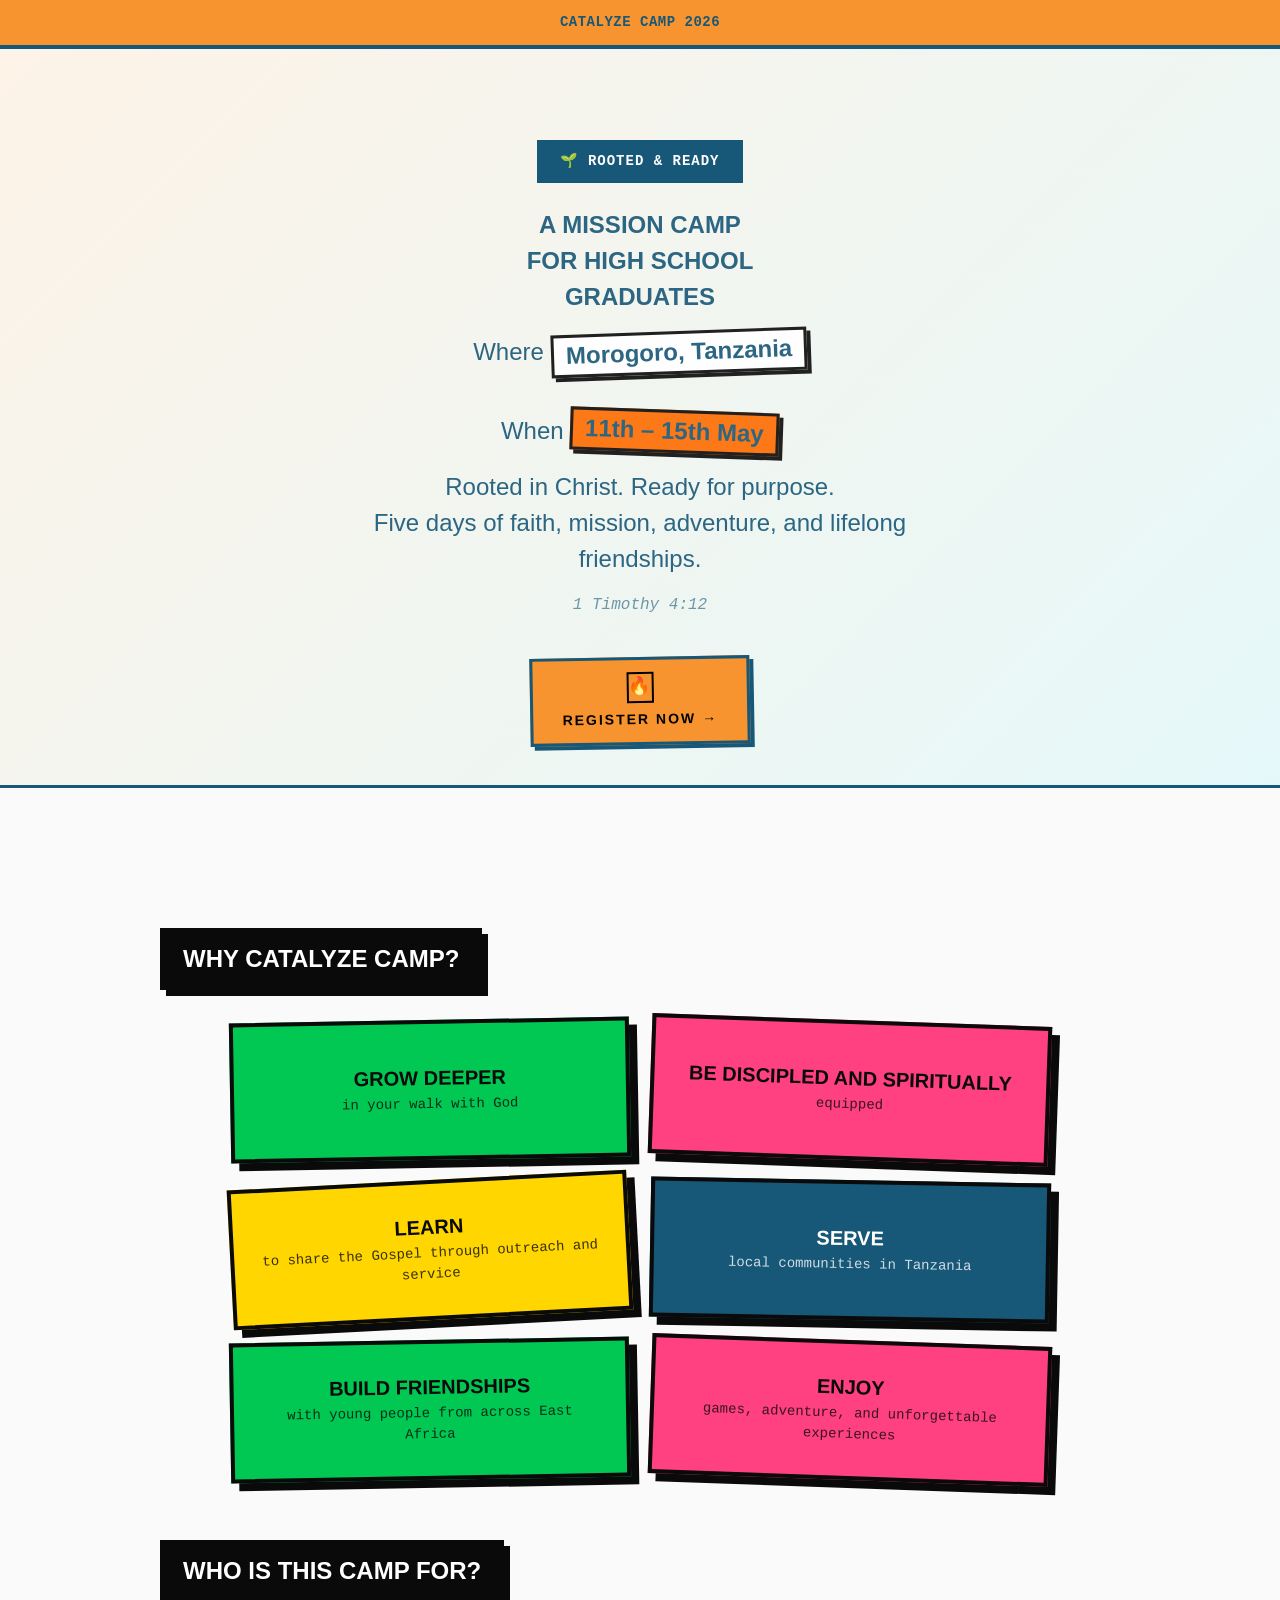
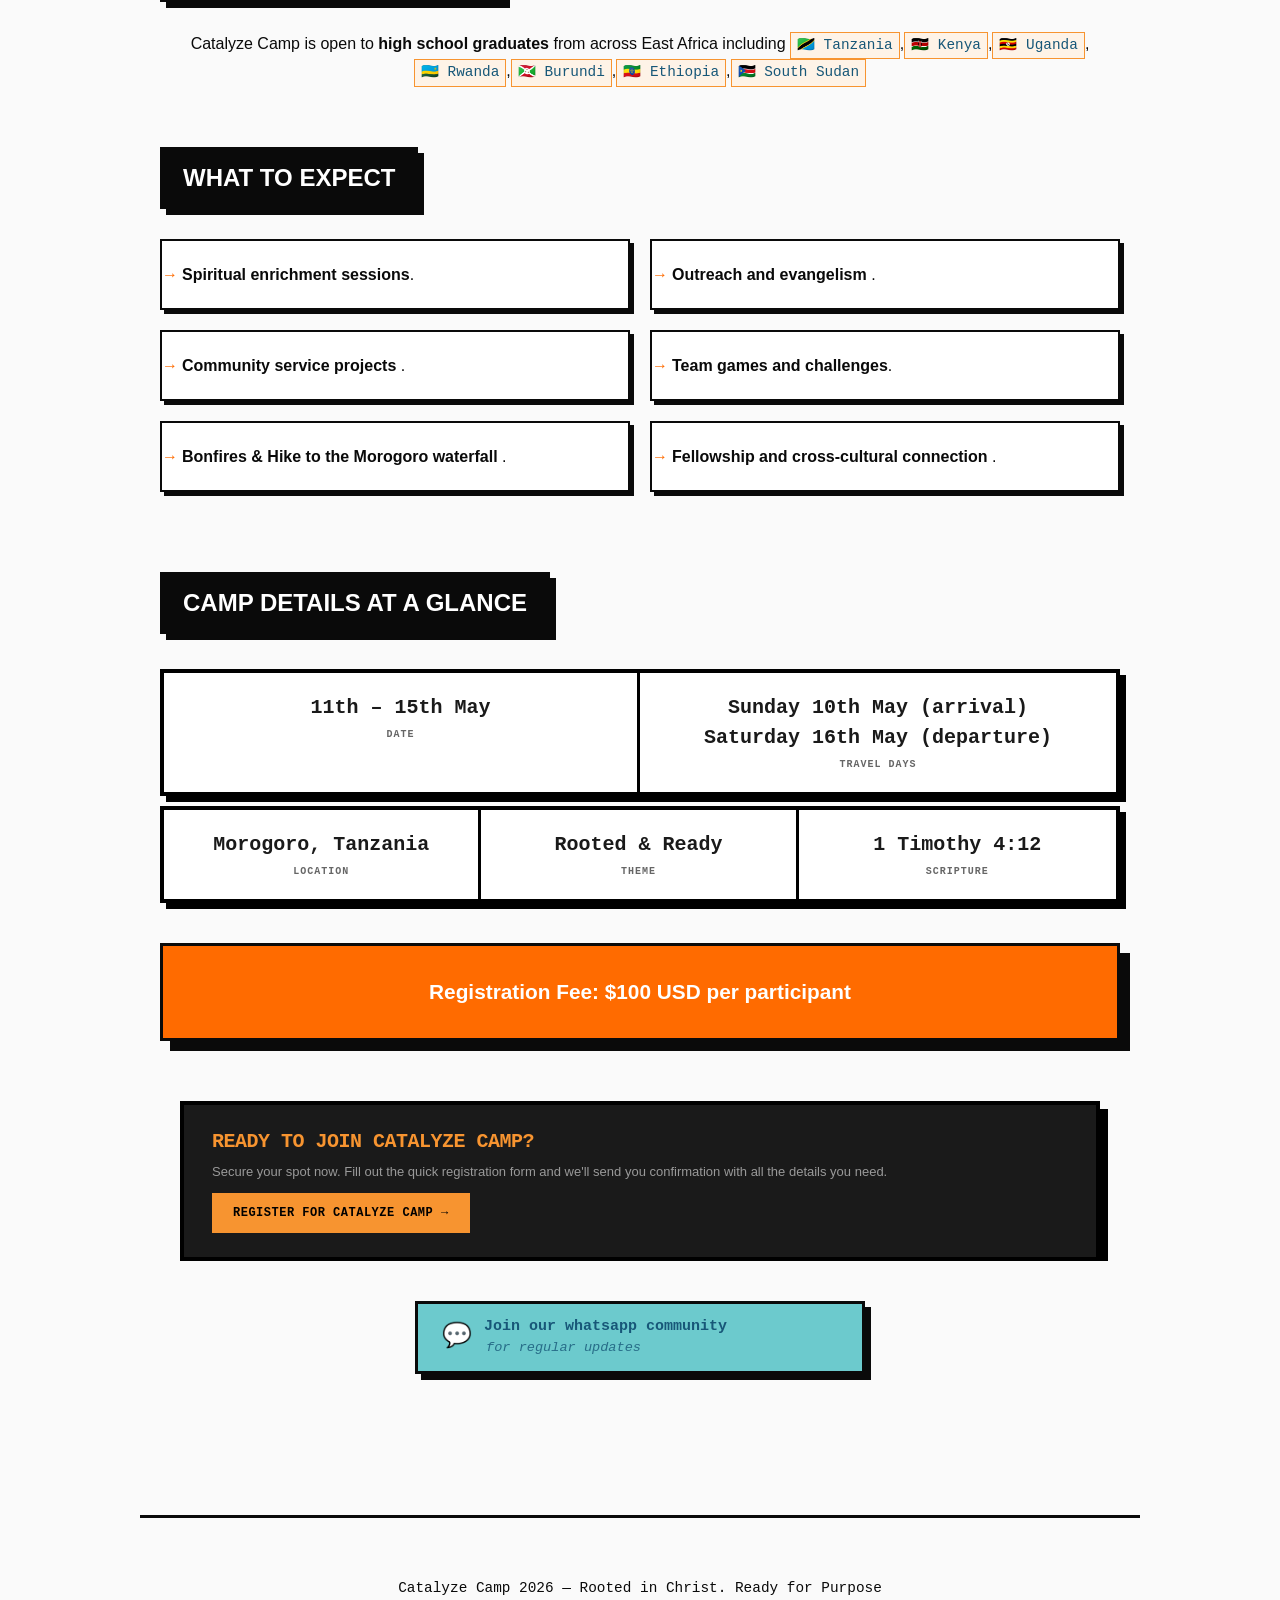
==== commit 54864888: "corrected event date again🙏🏿" ====
--- a/index.html
+++ b/index.html
@@ -154,13 +154,13 @@
                         <h2 class="section-header">CAMP DETAILS AT A GLANCE</h2>
                         <div class="fw-stats-bar-one" id="fw-stats-bar-one" style="margin-top: 5px;">
                             <div class="fw-stats-item">
-                                <span class="fw-stats-number" id="fw-stat-total">18th – 22nd May
+                                <span class="fw-stats-number" id="fw-stat-total">11th – 15th May
                                 </span>
                                 <span class="fw-stats-label">DATE</span>
                             </div>
                             <div class="fw-stats-item">
-                                <span class="fw-stats-number" id="fw-stat-burned">Sunday 17th May (arrival)<br>Saturday
-                                    23rd May (departure)
+                                <span class="fw-stats-number" id="fw-stat-burned">Sunday 10th May (arrival)<br>Saturday
+                                    16th May (departure)
                                 </span>
                                 <span class="fw-stats-label">TRAVEL DAYS</span>
                             </div>
